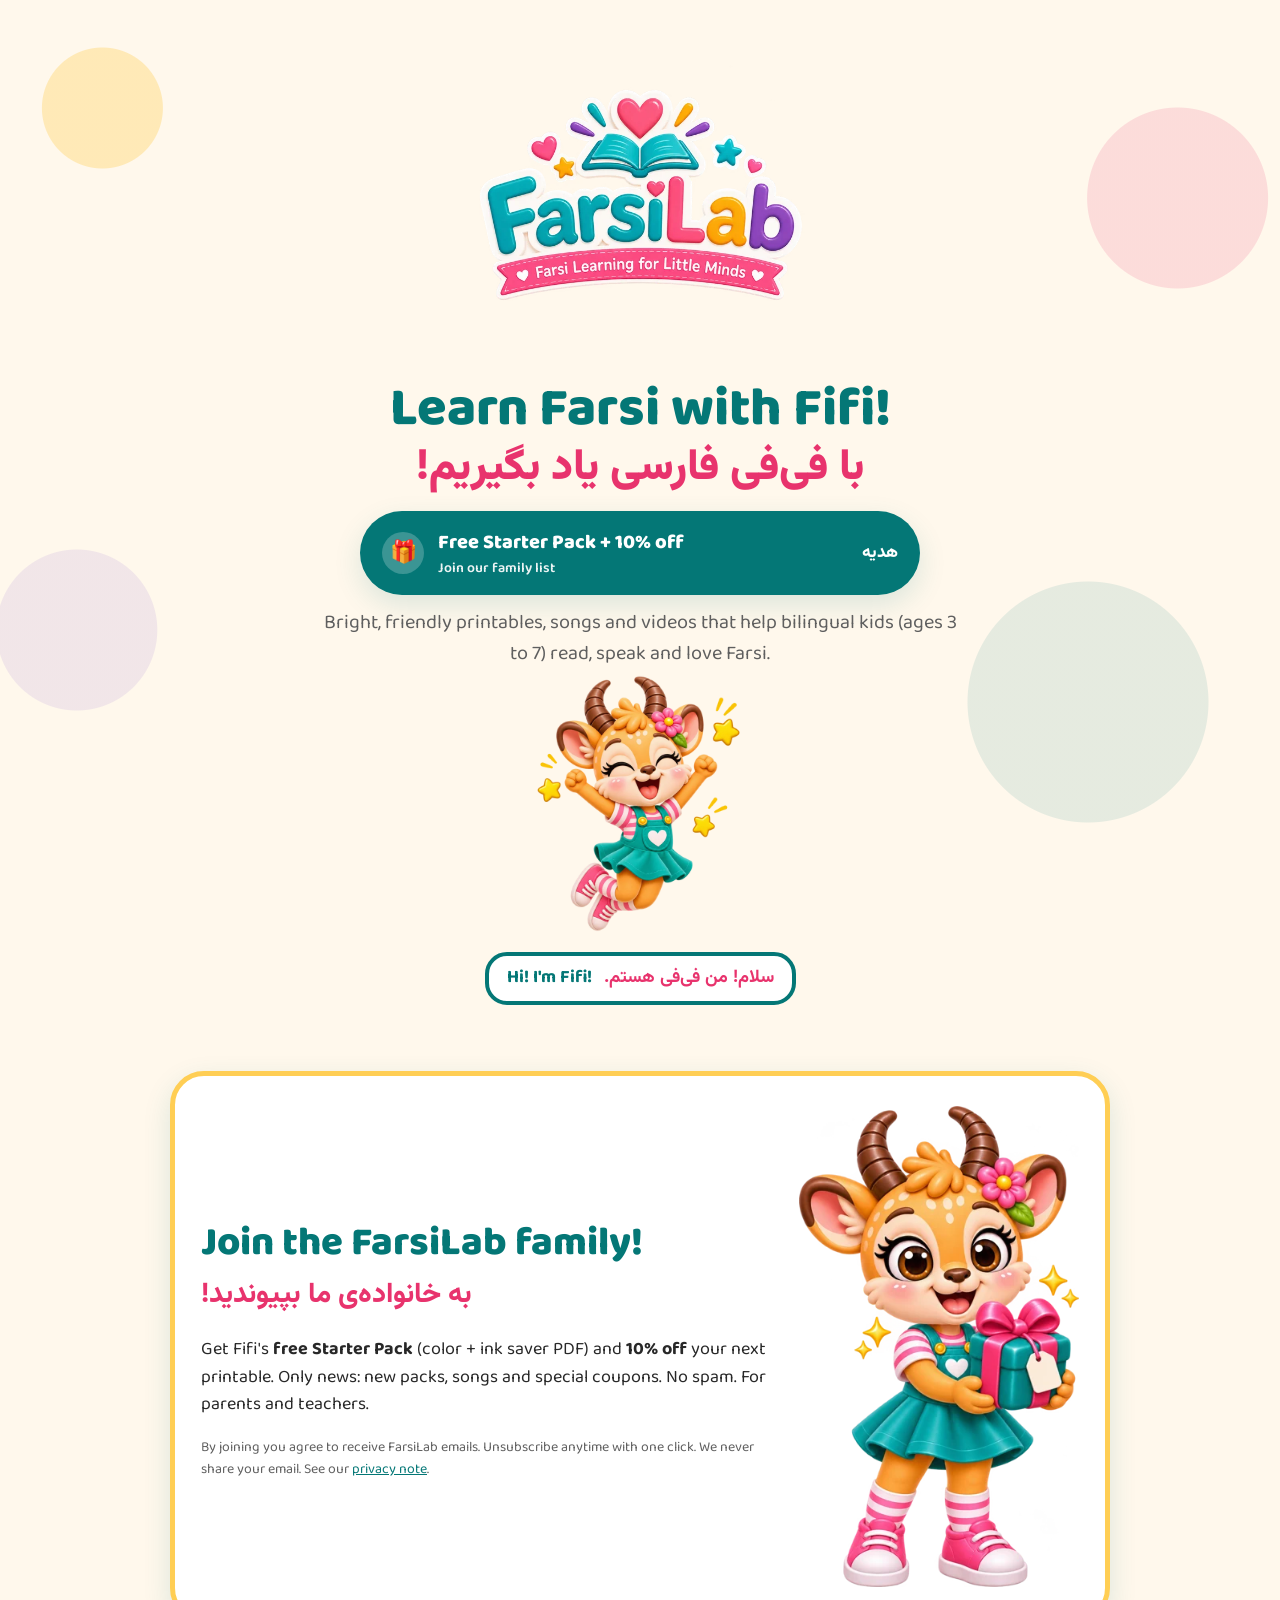
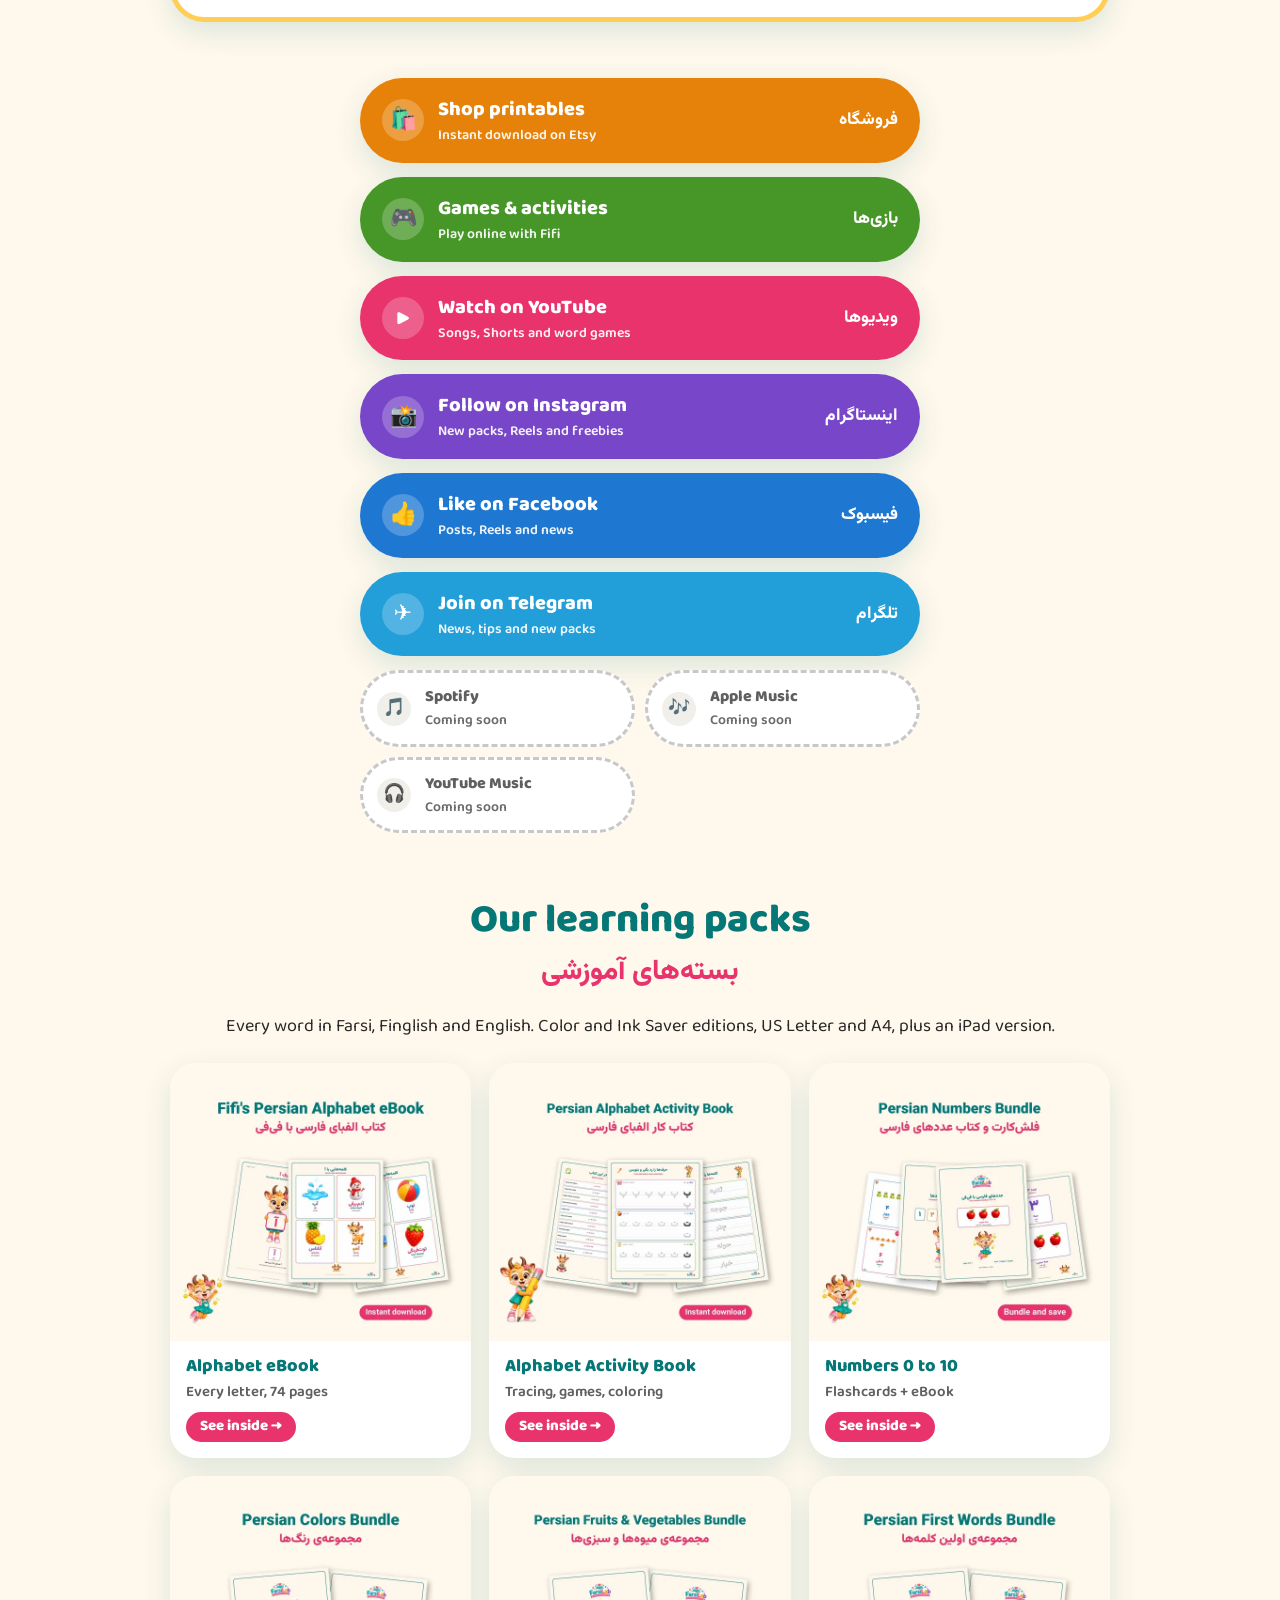
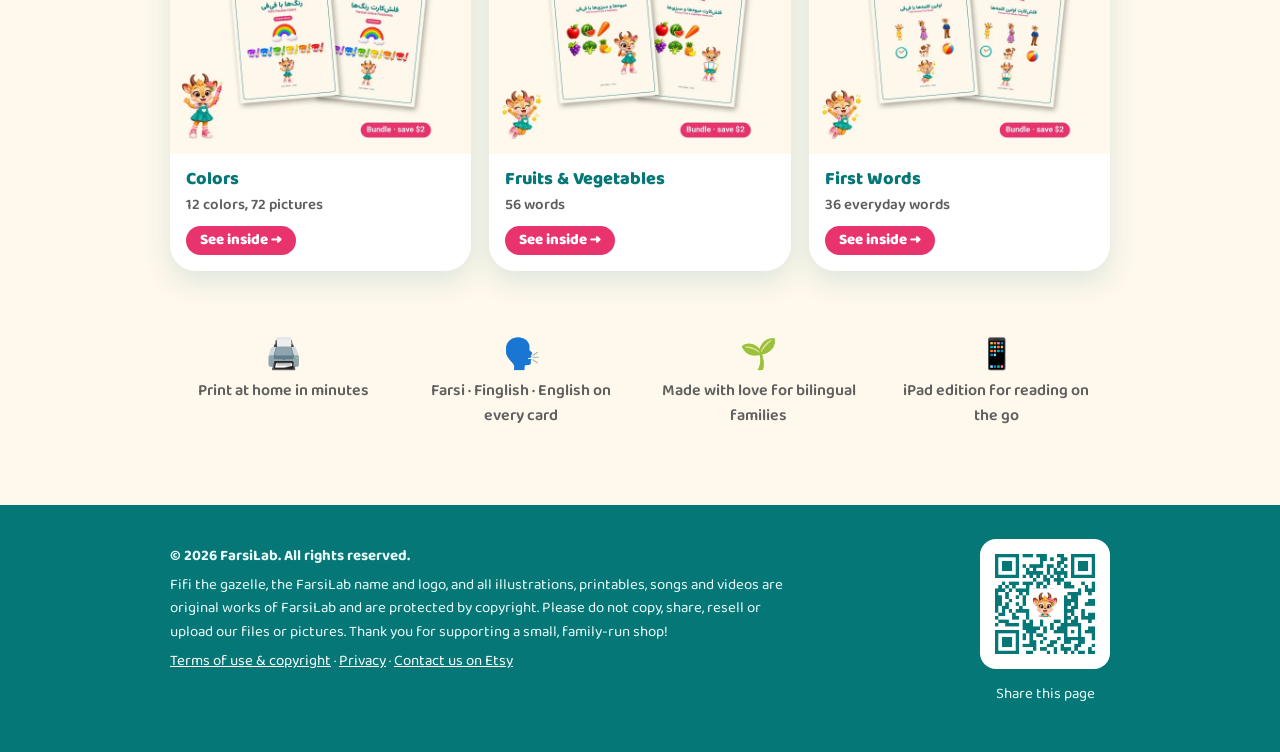
==== pack.html @ a4359e59 "Play: 4 new Numbers games (trace, find, color, count to 100), Coming soon; numbers-pack bundle now u" ====
<!DOCTYPE html>
<html lang="en">
<head>
<meta charset="utf-8">
<meta name="viewport" content="width=device-width, initial-scale=1">
<title>FarsiLab · Pack preview</title>
<link rel="icon" href="assets/favicon.png">
<link rel="apple-touch-icon" href="assets/apple-touch-icon.png?v=2">
<link rel="manifest" href="manifest.webmanifest?v=2">
<meta name="apple-mobile-web-app-title" content="FarsiLab">
<meta name="theme-color" content="#047776">
<link rel="preconnect" href="https://fonts.googleapis.com">
<link rel="preconnect" href="https://fonts.gstatic.com" crossorigin>
<link href="https://fonts.googleapis.com/css2?family=Baloo+2:wght@500;600;700;800&family=Vazirmatn:wght@500;700;900&display=swap" rel="stylesheet">
<link rel="stylesheet" href="styles.css?v=20261117b">
</head>
<body>
<div class="wrap">
  <a class="back top" href="index.html#packs">← Back to home</a>

  <div class="doc pack-page" id="pack">
    <h1 id="t"></h1>
    <p class="fa pack-fa" id="fa"></p>
    <p class="lead" id="blurb"></p>
    <ul id="inc"></ul>
    <a class="btn b-etsy buy" id="buy" target="_blank" rel="noopener">
      <span class="ico">🛍️</span><span id="buylabel">Buy on Etsy</span><span id="price"></span></a>

    <h2 class="samples-h">Peek inside<span class="fa">نگاهی به داخل</span></h2>
    <p class="center small">Sample pictures. The real files have no watermark.</p>
    <div class="samples" id="samples"></div>
  </div>

  <p class="center"><a class="back" href="index.html#packs">← Back to all packs</a></p>
</div>

<footer>
  <div class="wrap">
    <p><b>© 2026 FarsiLab. All rights reserved.</b> Please do not copy, share or upload our pictures. <a href="terms.html">Terms of use &amp; copyright</a></p>
  </div>
</footer>

<script src="packs.js?v=20261117b"></script>
<script>
  const id = new URLSearchParams(location.search).get("p");
  const p = PACKS[id];
  if (!p) { location.replace("index.html#packs"); }
  else {
    document.title = "FarsiLab · " + p.title;
    document.getElementById("t").textContent = p.title;
    document.getElementById("fa").textContent = p.fa;
    document.getElementById("blurb").textContent = p.blurb;
    document.getElementById("inc").innerHTML = p.includes.map(x => "<li>" + x + "</li>").join("");
    const buy = document.getElementById("buy");
    buy.href = p.etsy || SHOP;
    document.getElementById("buylabel").textContent = p.etsy ? "Buy on Etsy" : "Shop on Etsy";
    document.getElementById("price").textContent = p.price;
    const s = document.getElementById("samples");
    for (let i = 1; i <= p.samples; i++) {
      const img = document.createElement("img");
      img.src = "assets/samples/" + id + "_" + i + ".webp";
      img.alt = p.title + " sample " + i; img.loading = "lazy";
      img.oncontextmenu = () => false; img.draggable = false;
      s.appendChild(img);
    }
  }
</script>
</body>
</html>
---- styles.css ----
/* FarsiLab links page. Brand: teal #047776, pink #E8336D, cream #FFF8EC */
:root {
  --teal: #047776; --teal-d: #035e5d; --pink: #E8336D; --orange: #E6820A;
  --purple: #7846C8; --blue: #1E78D2; --green: #469628; --sun: #FFCE54;
  --cream: #FFF8EC; --ink: #282828; --gray: #5f5f5f;
  --radius: 26px; --shadow: 0 10px 28px rgba(4, 119, 118, .14);
}
* { box-sizing: border-box; }
html { scroll-behavior: smooth; }
body {
  margin: 0; color: var(--ink); background: var(--cream);
  font-family: "Baloo 2", "Vazirmatn", system-ui, sans-serif; font-size: 18px; line-height: 1.55;
  background-image:
    radial-gradient(circle at 8% 12%, rgba(255, 206, 84, .35) 0 60px, transparent 61px),
    radial-gradient(circle at 92% 22%, rgba(232, 51, 109, .14) 0 90px, transparent 91px),
    radial-gradient(circle at 85% 78%, rgba(4, 119, 118, .10) 0 120px, transparent 121px),
    radial-gradient(circle at 6% 70%, rgba(120, 70, 200, .10) 0 80px, transparent 81px);
  background-attachment: fixed;
}
.fa { font-family: "Vazirmatn", sans-serif; direction: rtl; unicode-bidi: isolate; }
a { color: var(--teal); }
.wrap { max-width: 980px; margin: 0 auto; padding: 0 20px; }

/* Hero */
.hero { text-align: center; padding: 34px 0 10px; }
.hero .logo { width: min(330px, 70vw); }
.hero h1 { margin: 6px 0 0; font-size: clamp(34px, 6vw, 54px); color: var(--teal); line-height: 1.1; font-weight: 800; }
.hero h1 .fa { display: block; font-size: .8em; color: var(--pink); font-weight: 900; margin-top: 6px; }
.hero p.lead { max-width: 640px; margin: 12px auto 0; color: var(--gray); font-size: 20px; }
.fifi-hero { width: min(240px, 52vw); margin-top: 6px; animation: bounce 2.6s ease-in-out infinite; }
@keyframes bounce { 0%, 100% { transform: translateY(0) rotate(-1deg); } 50% { transform: translateY(-12px) rotate(1deg); } }
.bubble {
  display: inline-block; background: #fff; border: 4px solid var(--teal); border-radius: 22px;
  padding: 8px 18px; font-weight: 700; color: var(--teal); position: relative; margin-top: 4px;
}
.bubble .fa { color: var(--pink); margin-left: 8px; }

/* Link buttons */
.links { display: grid; gap: 14px; max-width: 560px; margin: 26px auto 0; }
.btn {
  display: flex; align-items: center; gap: 14px; text-decoration: none; color: #fff; font-weight: 800; font-size: 20px;
  padding: 16px 22px; border-radius: 999px; box-shadow: var(--shadow); transition: transform .15s, box-shadow .15s;
}
.btn:hover { transform: translateY(-3px) scale(1.01); box-shadow: 0 14px 30px rgba(0, 0, 0, .16); }
.btn .ico { width: 42px; height: 42px; border-radius: 50%; background: rgba(255, 255, 255, .22); display: grid; place-items: center; font-size: 22px; flex: none; }
.btn .sub { display: block; font-size: 14px; font-weight: 600; opacity: .92; }
.btn > span:nth-child(2) { flex: 1; }
.btn .fa { font-size: 17px; }
.b-news { background: var(--teal); }
.b-etsy { background: var(--orange); } .b-yt { background: var(--pink); } .b-ig { background: var(--purple); }
.b-play { background: var(--green); } .b-fb { background: var(--blue); } .b-tg { background: #229ED9; }
.b-soon { background: #fff; color: var(--gray); border: 3px dashed #c8c8c8; box-shadow: none; cursor: default; }
.b-soon:hover { transform: none; box-shadow: none; }
.b-soon .ico { background: #f1efe9; }
.soon-grid { display: grid; grid-template-columns: repeat(2, 1fr); gap: 10px; }
.soon-grid .btn { font-size: 16px; padding: 12px 14px; }
.soon-grid .btn .ico { width: 34px; height: 34px; font-size: 18px; }

/* Sections */
section { margin: 56px 0; }
h2 { text-align: center; font-size: clamp(28px, 4.5vw, 40px); color: var(--teal); margin: 0 0 6px; font-weight: 800; }
h2 .fa { display: block; color: var(--pink); font-size: .7em; }
.center { text-align: center; }

/* Packs */
.packs { display: grid; grid-template-columns: repeat(auto-fit, minmax(240px, 1fr)); gap: 18px; margin-top: 22px; }
.pack { background: #fff; border-radius: var(--radius); overflow: hidden; box-shadow: var(--shadow); text-decoration: none; color: var(--ink); transition: transform .15s; }
.pack:hover { transform: translateY(-4px) rotate(-.4deg); }
.pack img { width: 100%; display: block; aspect-ratio: 1 / .925; object-fit: cover; }
.pack div { padding: 12px 16px 16px; font-weight: 800; color: var(--teal); }
.pack div span { display: block; font-weight: 600; color: var(--gray); font-size: 15px; }
.pack div em { display: inline-block; margin-top: 8px; font-style: normal; font-size: 15px; color: #fff; background: var(--pink); border-radius: 999px; padding: 3px 14px; }

/* Newsletter */
.signup {
  background: #fff; border: 5px solid var(--sun); border-radius: 34px; padding: 30px 26px; box-shadow: var(--shadow);
  display: grid; grid-template-columns: 1fr 280px; gap: 18px; align-items: center;
}
.signup h2 { text-align: left; }
.signup img { width: 280px; }
.signup form { display: flex; gap: 10px; flex-wrap: wrap; margin-top: 12px; }
.signup input[type=email] { flex: 1 1 240px; font: inherit; padding: 14px 18px; border-radius: 999px; border: 3px solid var(--teal); }
.signup button { font: inherit; font-weight: 800; background: var(--pink); color: #fff; border: 0; border-radius: 999px; padding: 14px 26px; cursor: pointer; }
.signup small { display: block; color: var(--gray); margin-top: 10px; font-size: 14px; }
.note { margin-top: 10px; font-weight: 700; color: var(--teal); }

/* Features */
.feat { display: grid; grid-template-columns: repeat(auto-fit, minmax(150px, 1fr)); gap: 10px; margin-top: 18px; }
.feat div { padding: 6px 8px; text-align: center; color: var(--gray); font-weight: 600; font-size: 16px; }
.feat b { display: block; font-size: 30px; }

/* Footer */
footer { background: var(--teal); color: #e9fbfa; margin-top: 70px; padding: 34px 0 40px; font-size: 15px; }
footer a { color: #fff; }
footer .row { display: flex; flex-wrap: wrap; gap: 26px; justify-content: space-between; align-items: flex-start; }
footer .qr { width: 130px; background: #fff; border-radius: 16px; padding: 8px; }
footer p { margin: 6px 0; max-width: 620px; }

/* Text pages */
.doc { background: #fff; border-radius: 30px; padding: 30px clamp(18px, 4vw, 44px); box-shadow: var(--shadow); margin-top: 26px; }
.doc h1 { color: var(--teal); margin-top: 0; }
.doc h3 { color: var(--pink); margin-bottom: 4px; }
.back { display: inline-block; margin-top: 22px; font-weight: 800; text-decoration: none; }

/* Pack page */
.back.top { margin-top: 18px; }
.pack-page h1 { margin-bottom: 0; }
.pack-fa { color: var(--pink); font-weight: 900; font-size: 24px; margin: 0; text-align: left; direction: rtl; }
.pack-page .lead { font-size: 20px; color: var(--gray); }
.pack-page ul { padding-left: 22px; }
.pack-page li { margin: 4px 0; }
.buy { max-width: 460px; margin: 18px 0 8px; }
.buy #price { background: rgba(255,255,255,.22); border-radius: 999px; padding: 2px 12px; }
.samples-h { margin-top: 34px; }
.small { font-size: 15px; color: var(--gray); }
.samples { display: grid; gap: 16px; margin-top: 12px; }
.samples img { width: 100%; border-radius: 18px; box-shadow: var(--shadow); -webkit-user-select: none; user-select: none; -webkit-touch-callout: none; }

@media (max-width: 640px) {
  .signup { grid-template-columns: 1fr; text-align: center; }
  .signup h2 { text-align: center; }
  .signup img { margin: 0 auto; width: 240px; }
}
@media (prefers-reduced-motion: reduce) { .fifi-hero { animation: none; } }

.hero-cta { max-width: 560px; margin: 18px auto 6px; text-align: left; }
@media (max-width: 640px) {
  .hero { padding-top: 14px; }
  .hero .logo { width: min(200px, 52vw); }
  .hero h1 { font-size: 30px; }
  .hero p.lead { font-size: 17px; }
  .hero-cta { margin-top: 14px; }
}

/* Kit signup form: show the whole email on phones */
.formkit-form[data-uid="0d43b7cd46"] { max-width: 100% !important; }
.formkit-form[data-uid="0d43b7cd46"] .formkit-input {
  font-size: 16px !important;
  padding: 12px 14px !important;
  width: 100% !important;
  min-width: 0 !important;
  box-sizing: border-box !important;
}
@media (max-width: 600px) {
  .formkit-form[data-uid="0d43b7cd46"] [data-style="clean"],
  .formkit-form[data-uid="0d43b7cd46"] .formkit-column { padding: 16px 10px !important; }
}
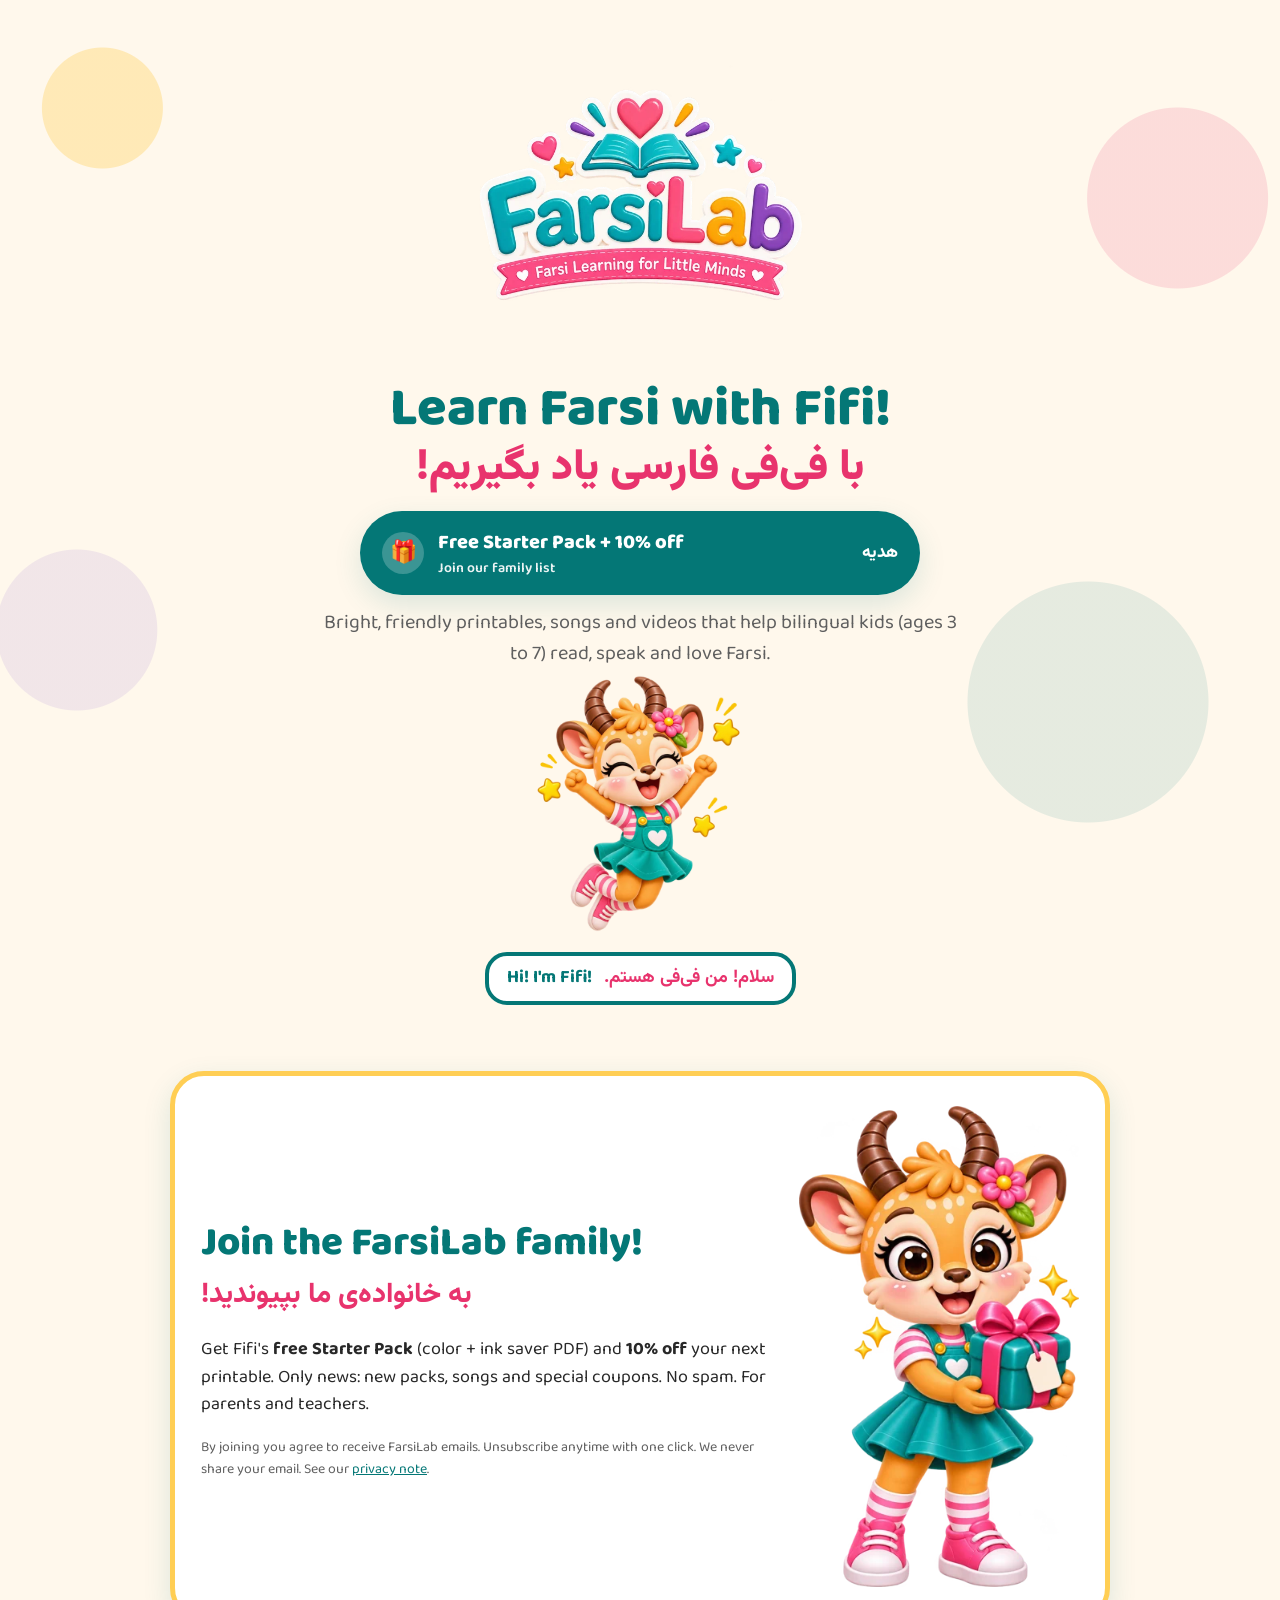
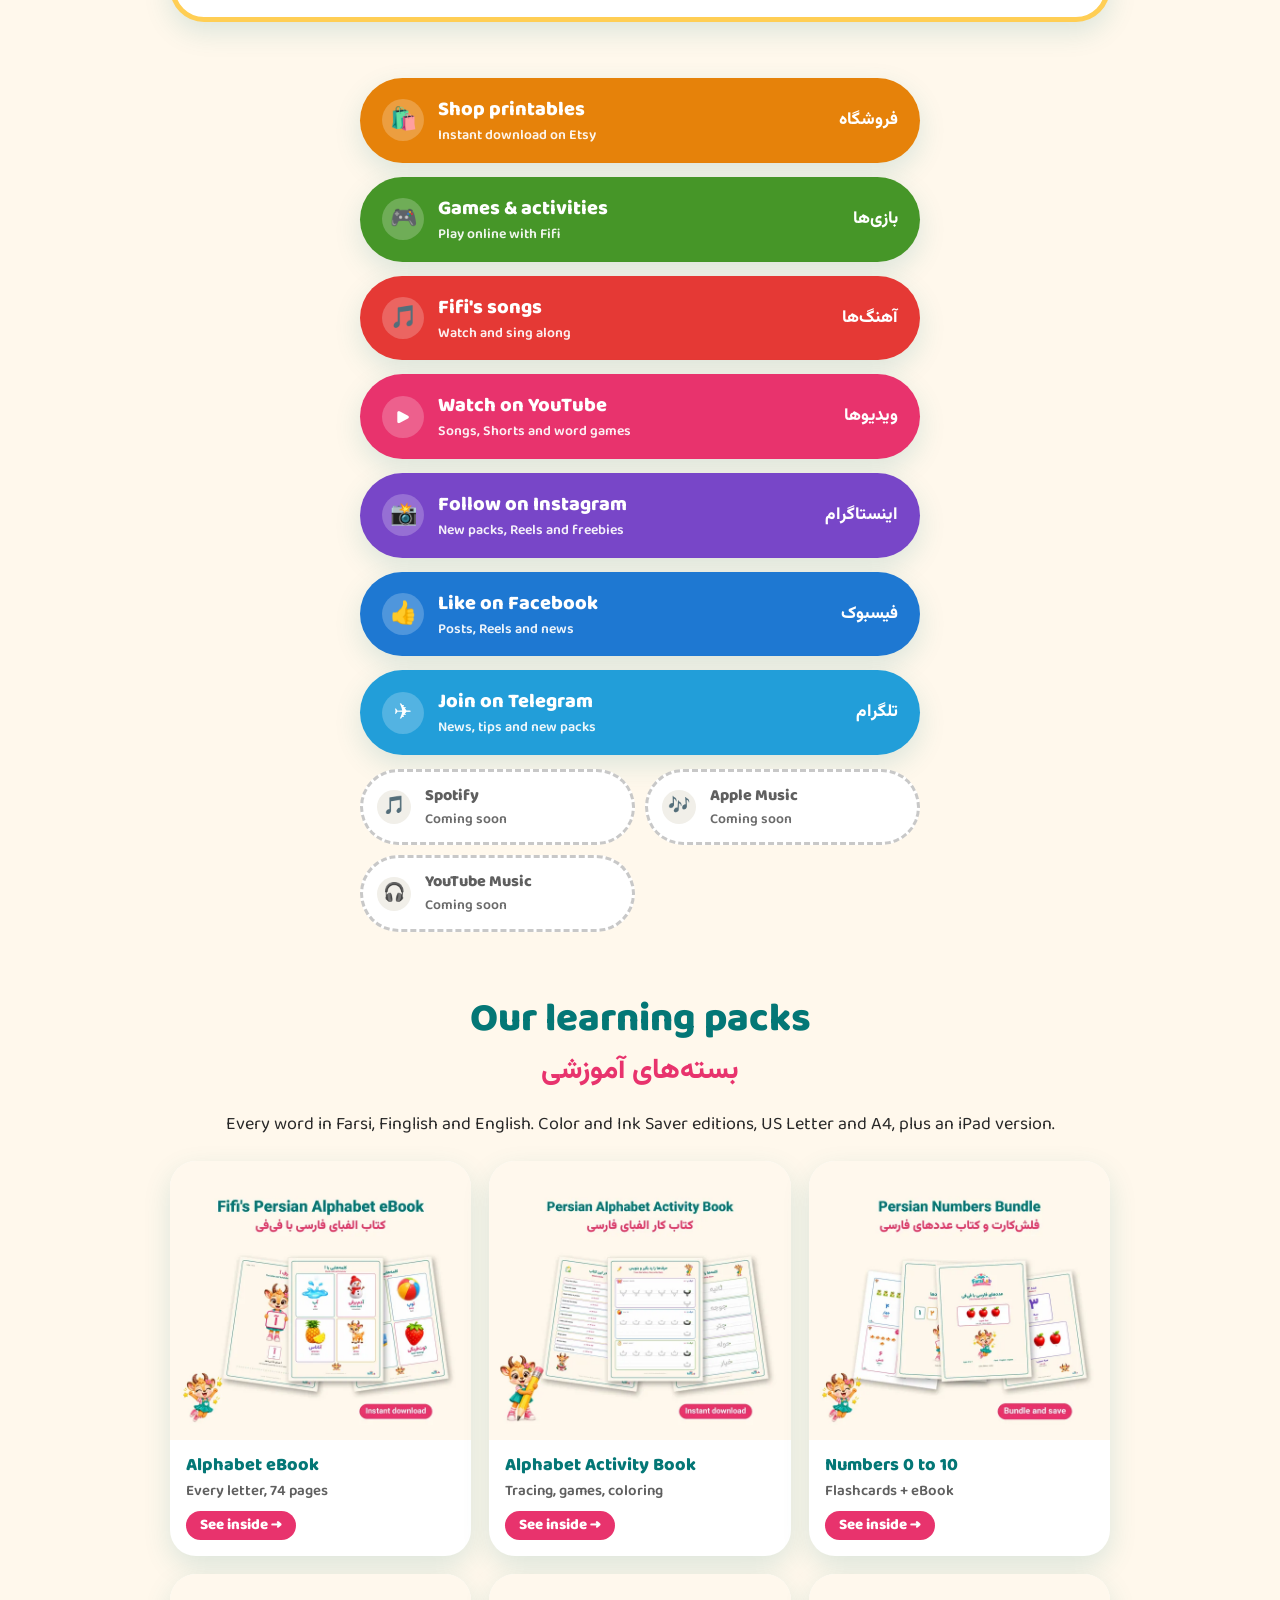
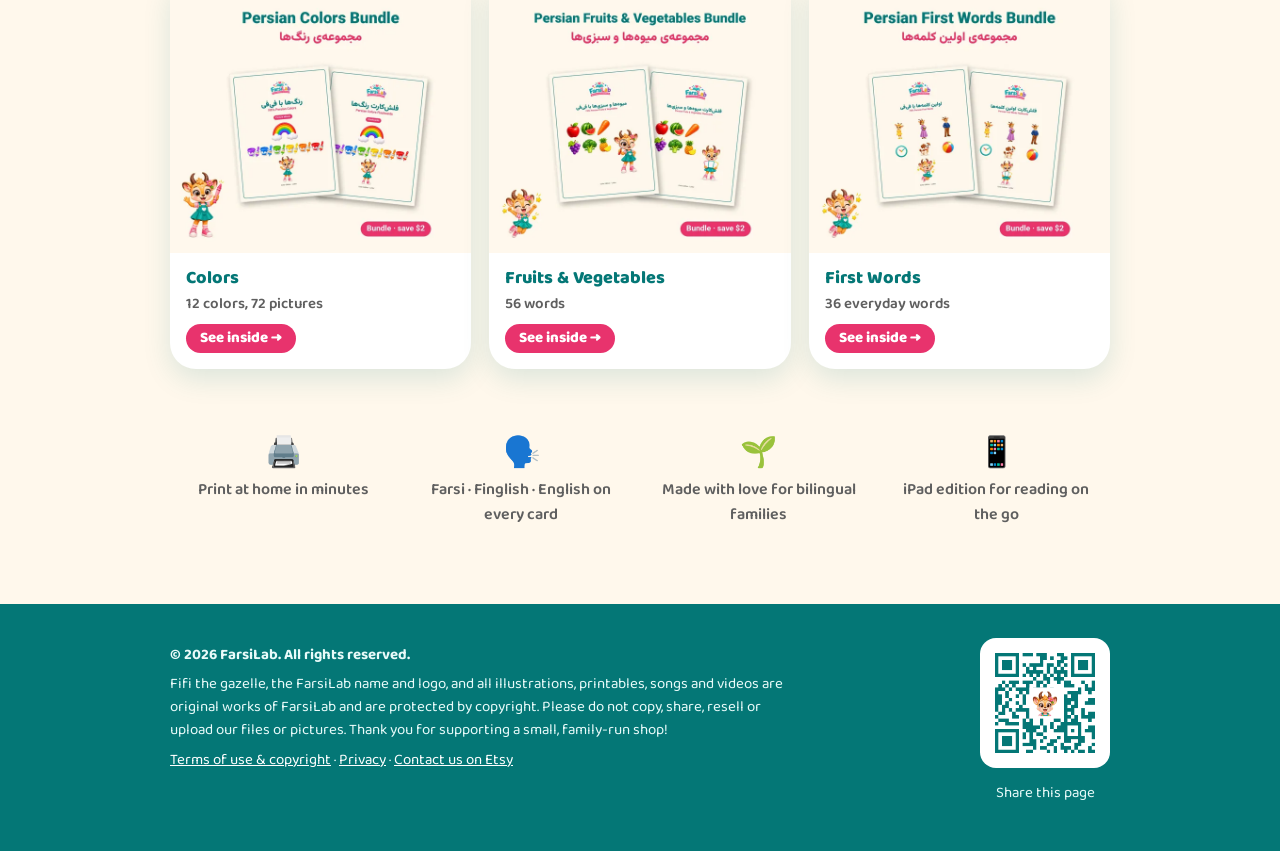
==== commit 4697df80: "Play: Yalda story page 6 Baba Bozorg + voiced games (Nov 19)" ====
--- a/pack.html
+++ b/pack.html
@@ -12,7 +12,7 @@
 <link rel="preconnect" href="https://fonts.googleapis.com">
 <link rel="preconnect" href="https://fonts.gstatic.com" crossorigin>
 <link href="https://fonts.googleapis.com/css2?family=Baloo+2:wght@500;600;700;800&family=Vazirmatn:wght@500;700;900&display=swap" rel="stylesheet">
-<link rel="stylesheet" href="styles.css?v=20261117b">
+<link rel="stylesheet" href="styles.css?v=20261118z">
 </head>
 <body>
 <div class="wrap">
@@ -40,7 +40,7 @@
   </div>
 </footer>
 
-<script src="packs.js?v=20261117b"></script>
+<script src="packs.js?v=20261118z"></script>
 <script>
   const id = new URLSearchParams(location.search).get("p");
   const p = PACKS[id];
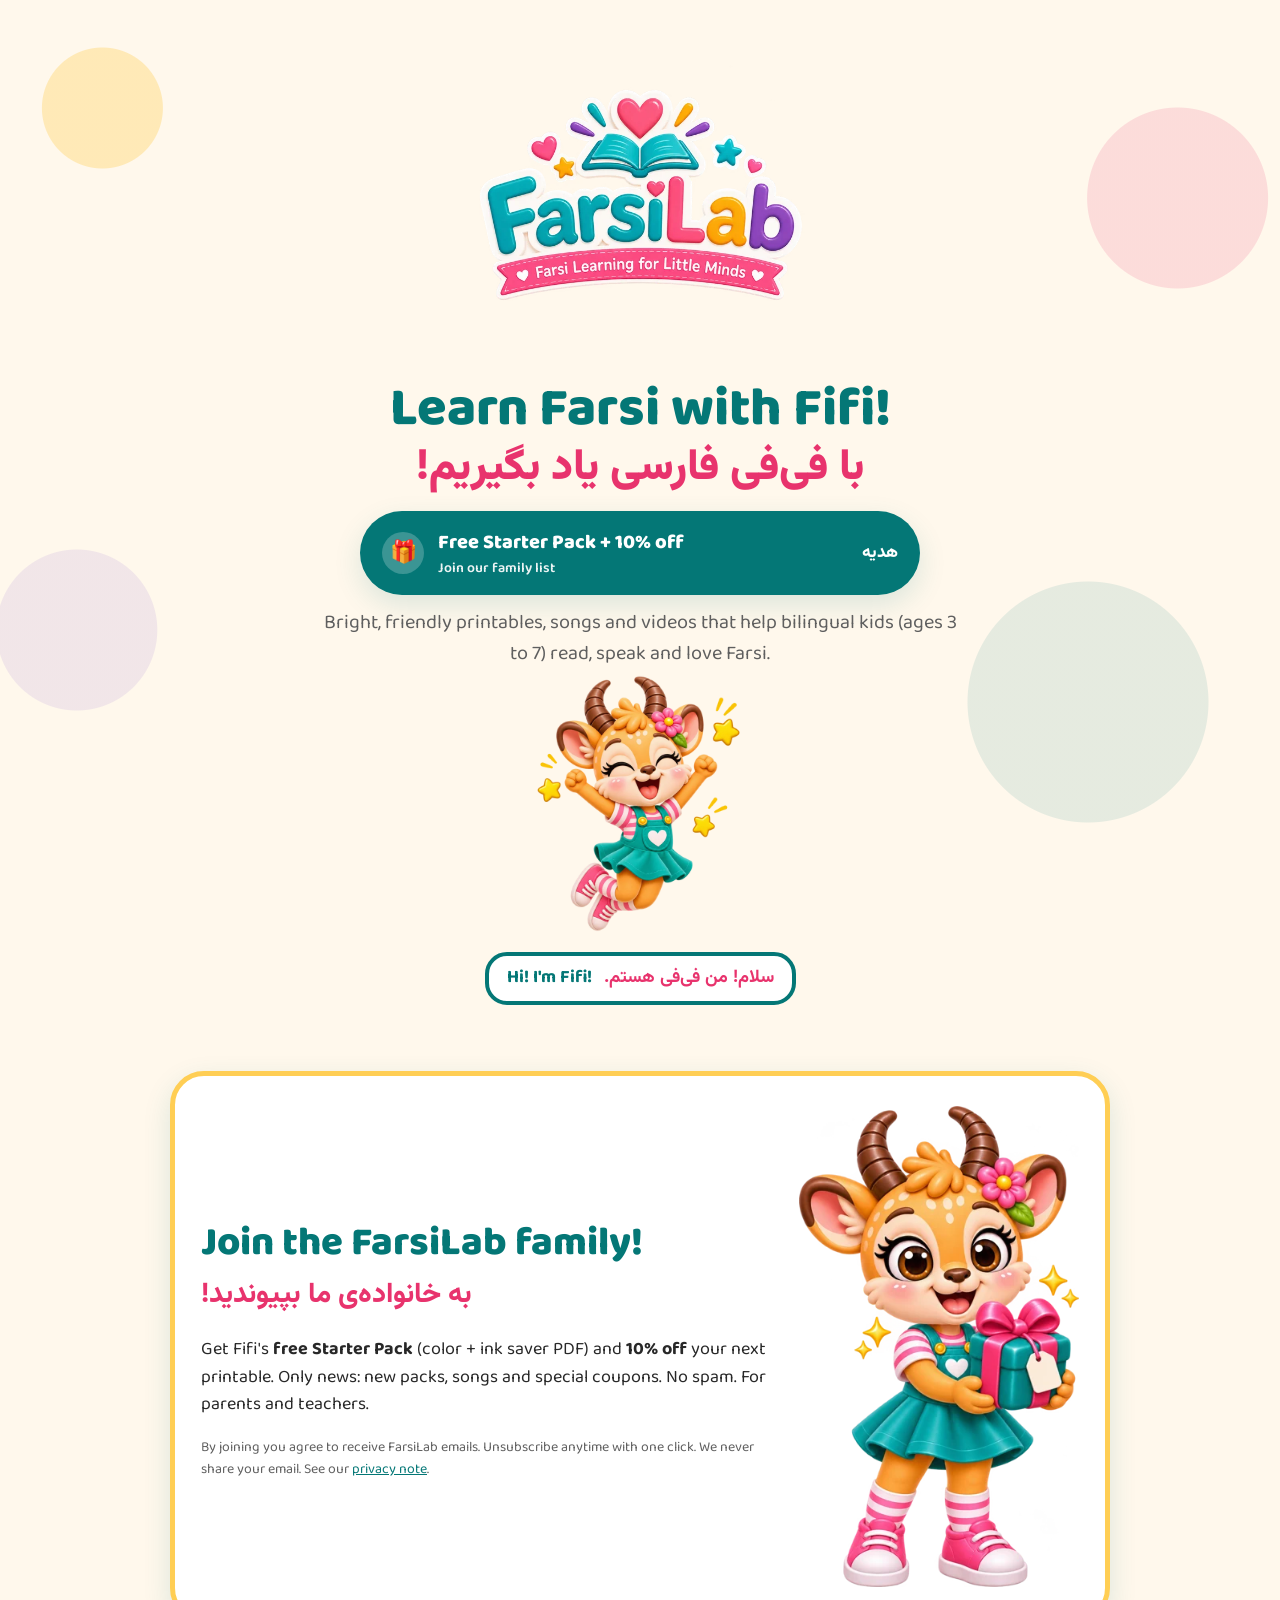
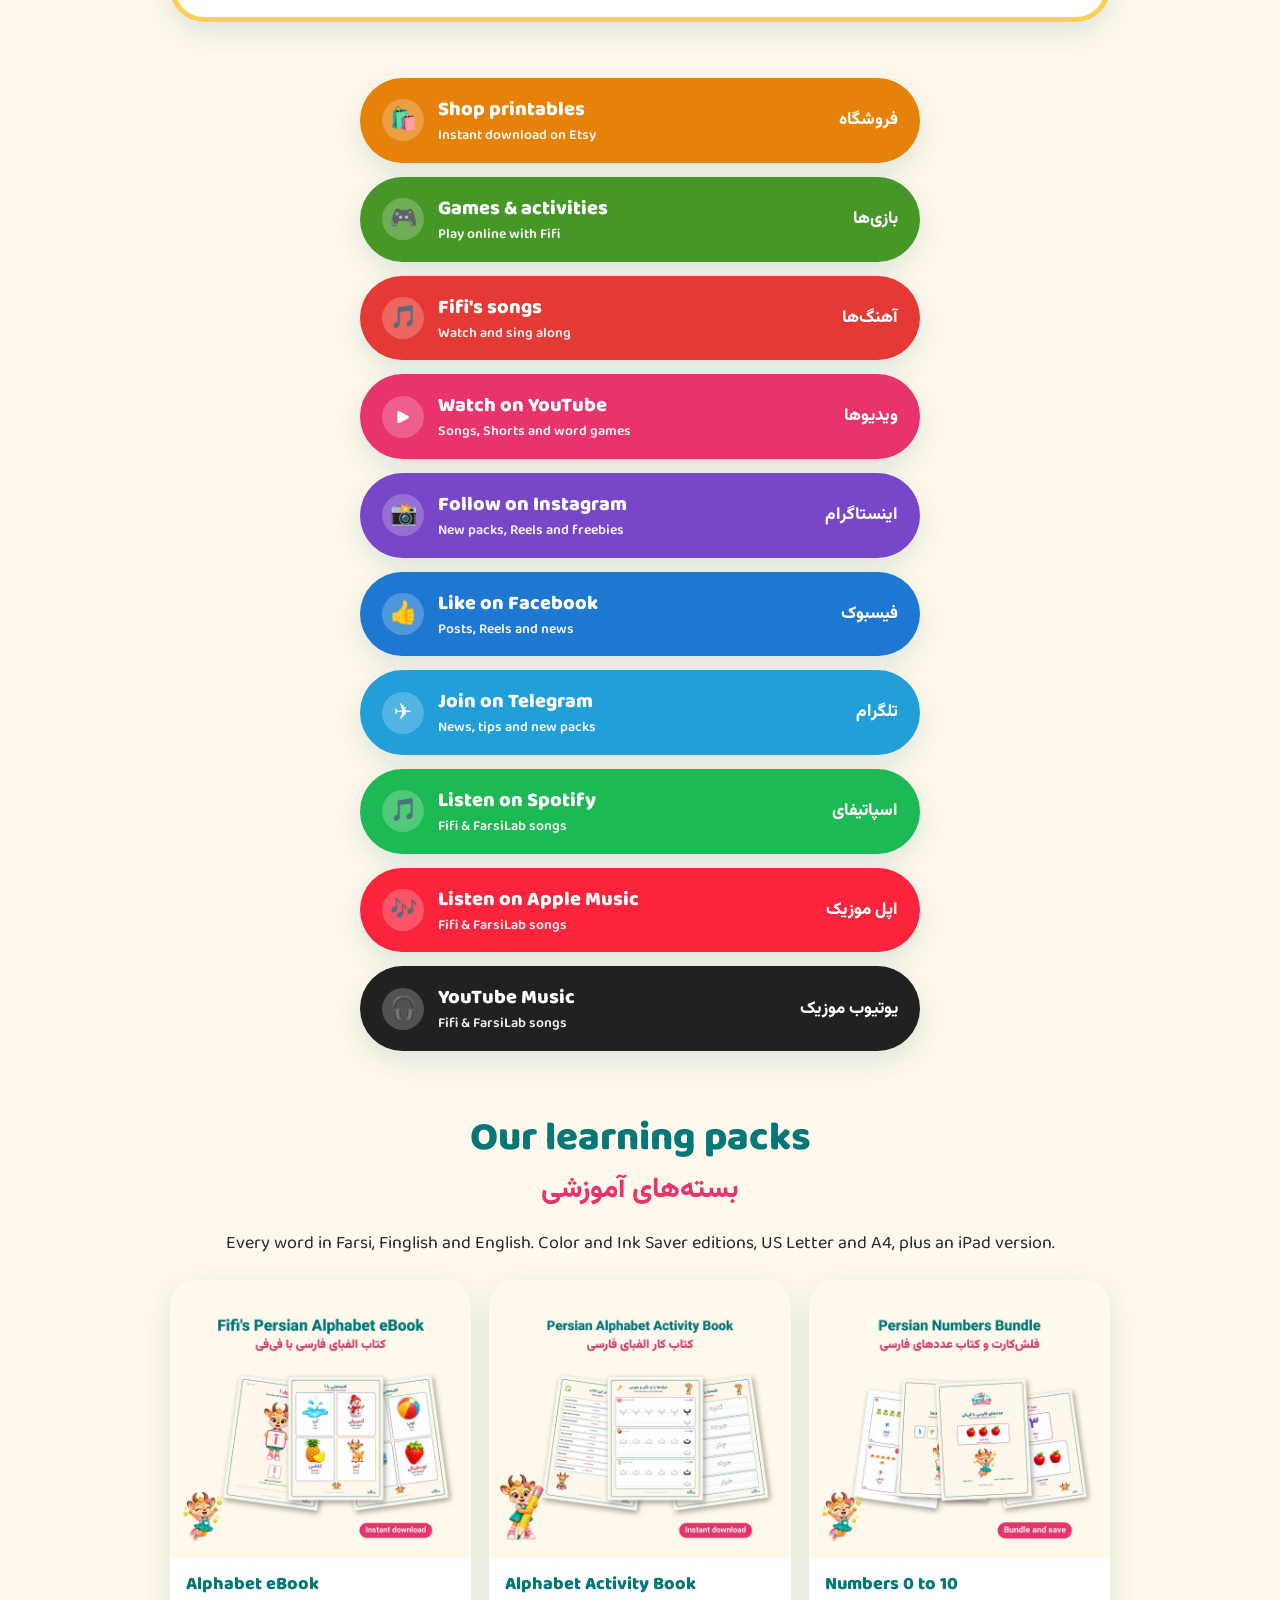
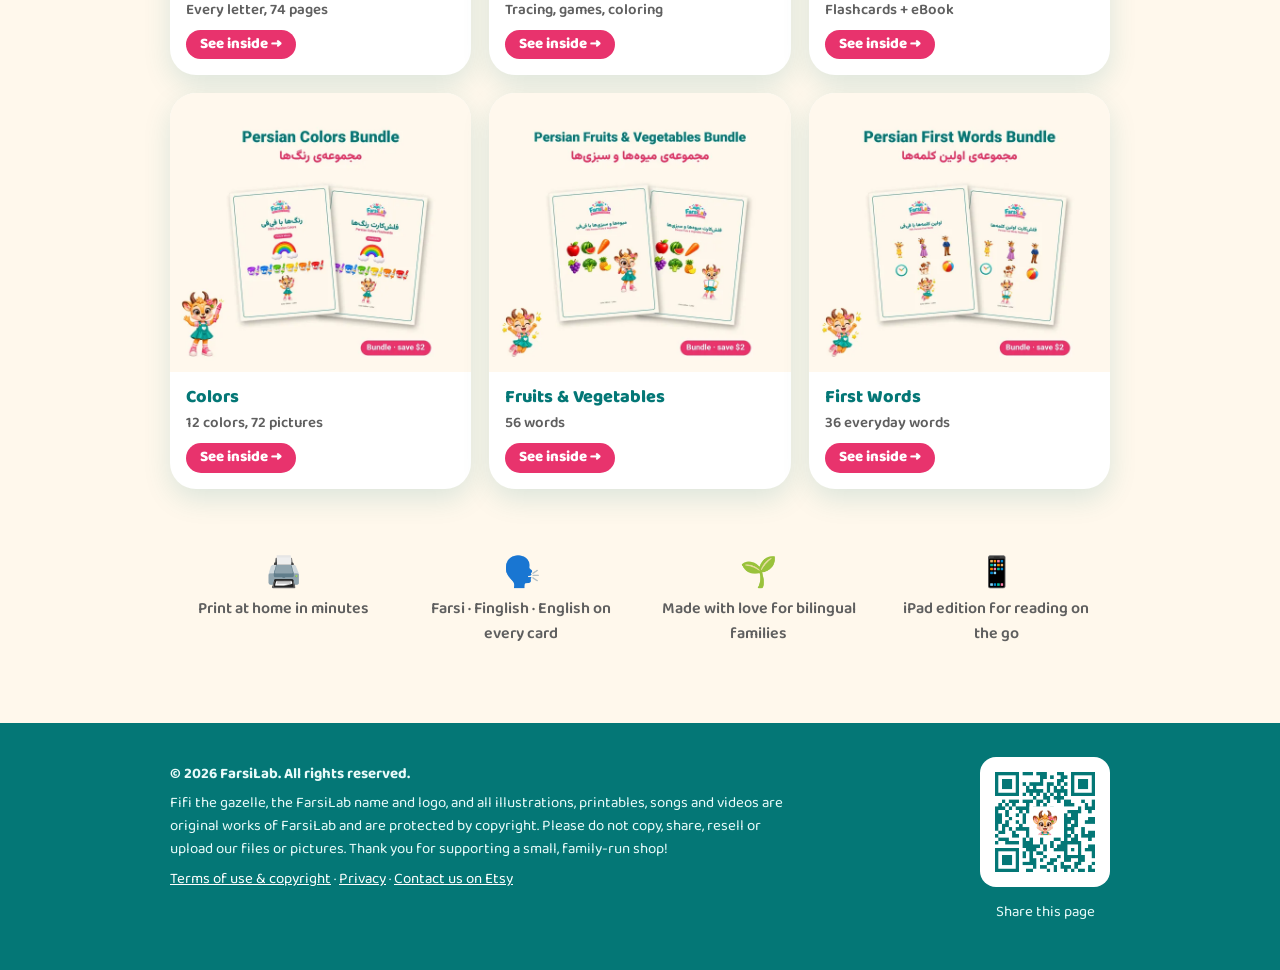
==== commit 49068cf1: "Play voice fixes + cache 20261120a" ====
--- a/pack.html
+++ b/pack.html
@@ -12,7 +12,7 @@
 <link rel="preconnect" href="https://fonts.googleapis.com">
 <link rel="preconnect" href="https://fonts.gstatic.com" crossorigin>
 <link href="https://fonts.googleapis.com/css2?family=Baloo+2:wght@500;600;700;800&family=Vazirmatn:wght@500;700;900&display=swap" rel="stylesheet">
-<link rel="stylesheet" href="styles.css?v=20261118z">
+<link rel="stylesheet" href="styles.css?v=20261120a">
 </head>
 <body>
 <div class="wrap">
@@ -40,7 +40,7 @@
   </div>
 </footer>
 
-<script src="packs.js?v=20261118z"></script>
+<script src="packs.js?v=20261120a"></script>
 <script>
   const id = new URLSearchParams(location.search).get("p");
   const p = PACKS[id];
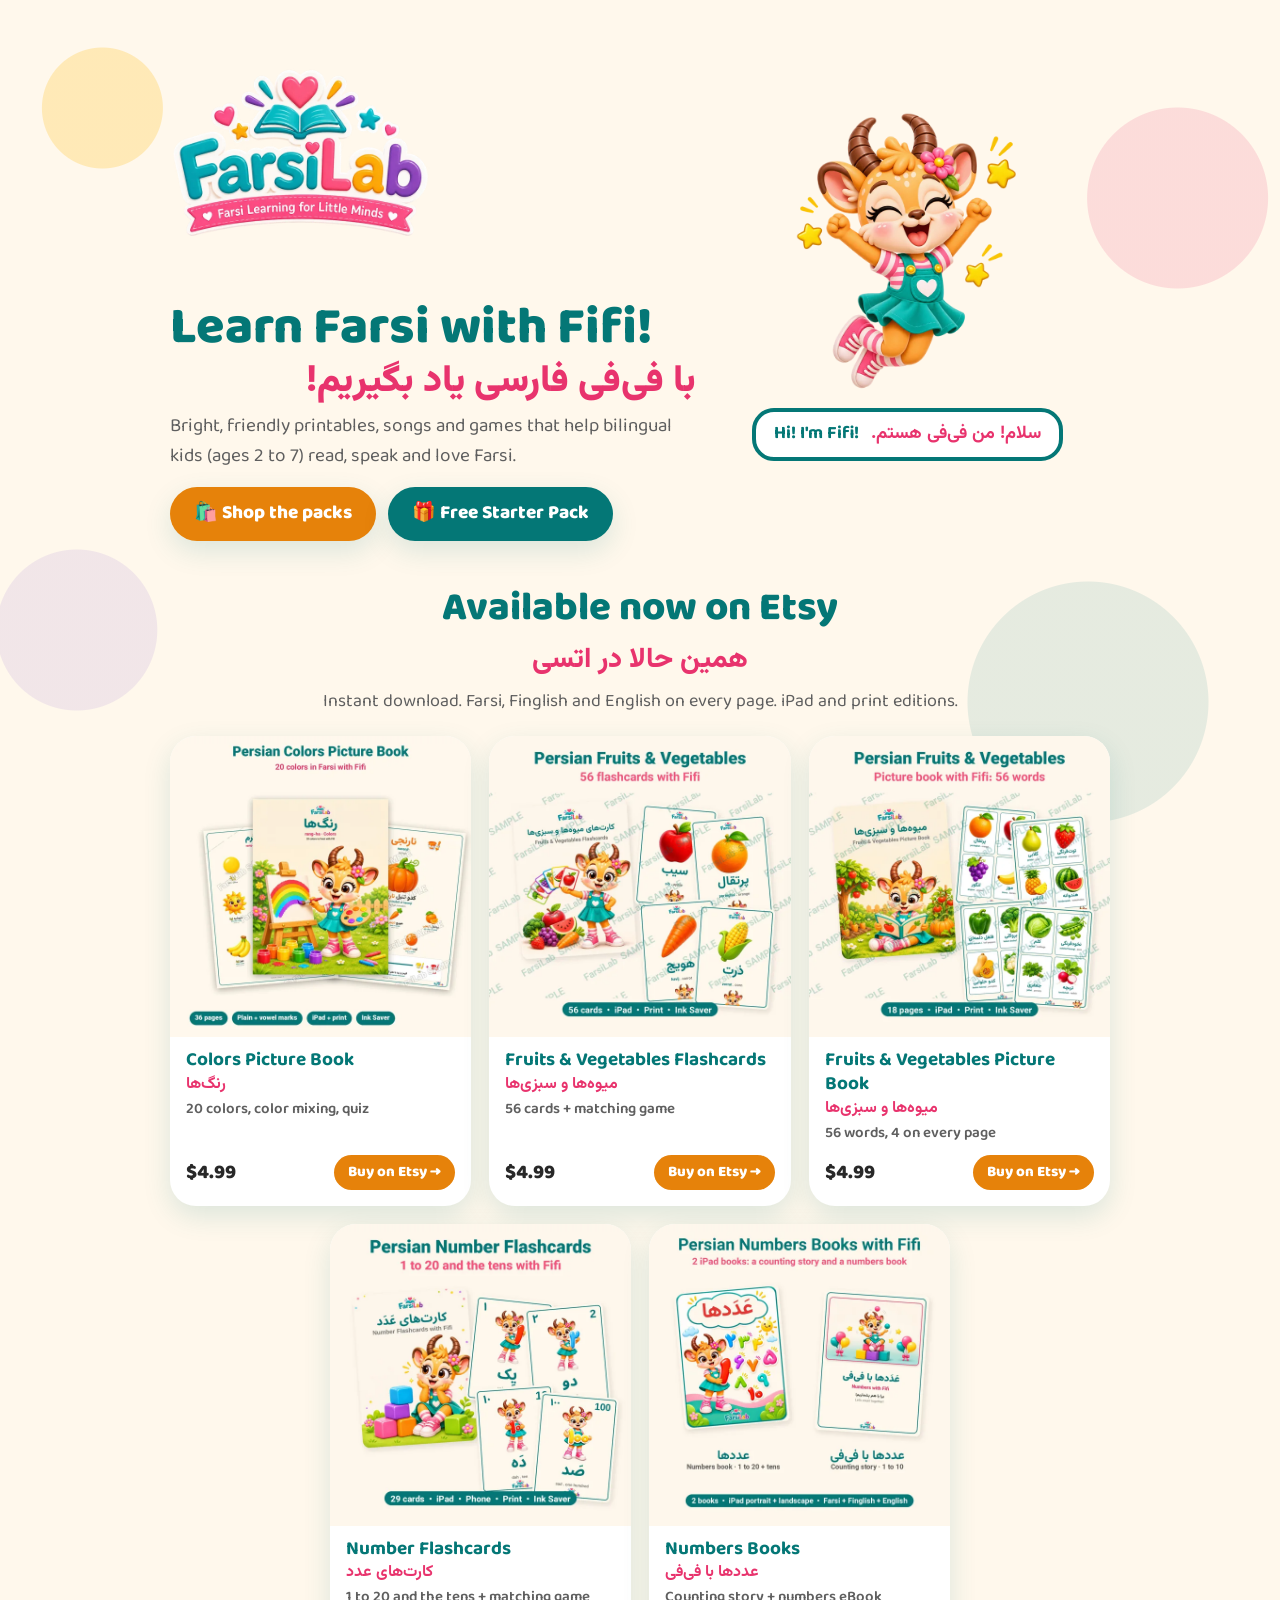
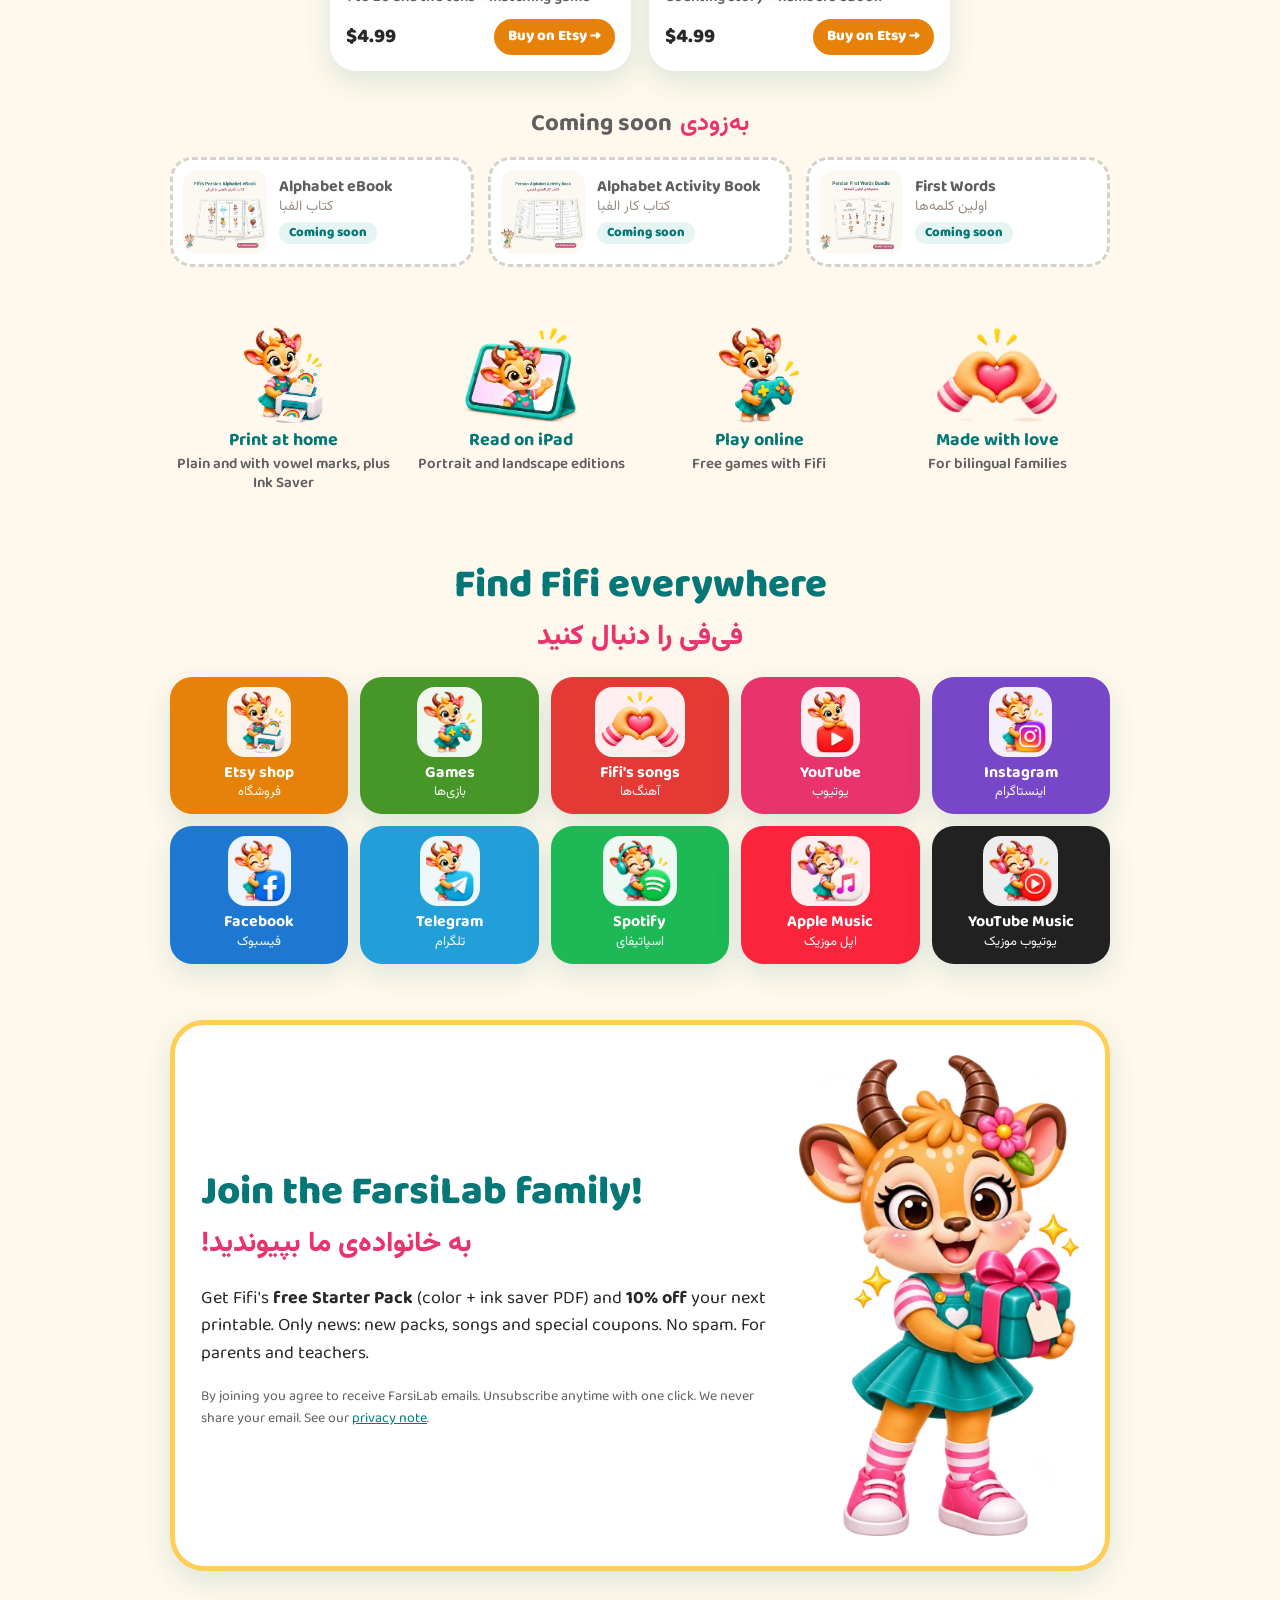
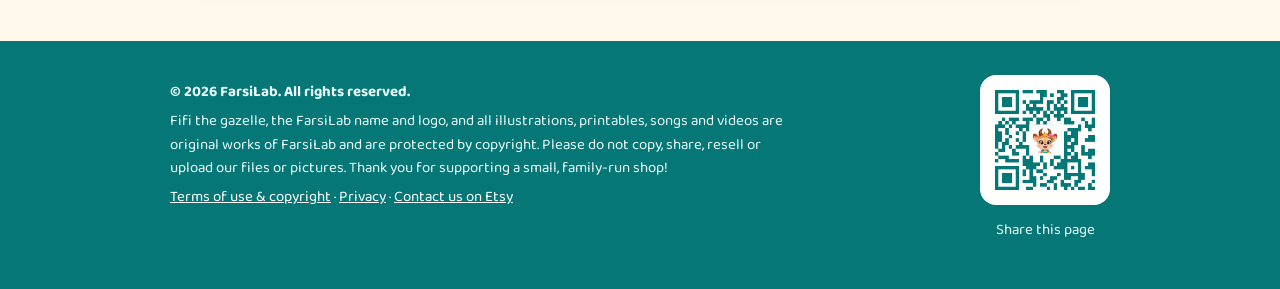
==== commit 59e7534c: "Home v2: shop-first product cards (5 live Etsy listings), Coming soon row, Fifi feature icons, compa" ====
--- a/pack.html
+++ b/pack.html
@@ -12,7 +12,7 @@
 <link rel="preconnect" href="https://fonts.googleapis.com">
 <link rel="preconnect" href="https://fonts.gstatic.com" crossorigin>
 <link href="https://fonts.googleapis.com/css2?family=Baloo+2:wght@500;600;700;800&family=Vazirmatn:wght@500;700;900&display=swap" rel="stylesheet">
-<link rel="stylesheet" href="styles.css?v=20261120a">
+<link rel="stylesheet" href="styles.css?v=20261122b">
 </head>
 <body>
 <div class="wrap">
@@ -40,7 +40,7 @@
   </div>
 </footer>
 
-<script src="packs.js?v=20261120a"></script>
+<script src="packs.js?v=20261122a"></script>
 <script>
   const id = new URLSearchParams(location.search).get("p");
   const p = PACKS[id];
--- a/styles.css
+++ b/styles.css
@@ -145,3 +145,88 @@
   .formkit-form[data-uid="0d43b7cd46"] [data-style="clean"],
   .formkit-form[data-uid="0d43b7cd46"] .formkit-column { padding: 16px 10px !important; }
 }
+
+/* ===== Home v2 (Nov 22, 2026): shop first, tiles, Fifi features ===== */
+.hero2 { display: grid; grid-template-columns: 1.3fr 1fr; align-items: center; gap: 10px; padding: 26px 0 6px; }
+.hero2 .logo { width: min(260px, 60vw); }
+.hero2 h1 { margin: 4px 0 0; font-size: clamp(32px, 5.4vw, 52px); color: var(--teal); line-height: 1.08; font-weight: 800; }
+.hero2 h1 .fa { display: block; font-size: .72em; color: var(--pink); font-weight: 900; margin-top: 6px; }
+.hero2 .lead { color: var(--gray); font-size: 19px; margin: 10px 0 0; }
+.hero-fifi { text-align: center; }
+.hero-fifi .fifi-hero { width: min(260px, 60vw); }
+.hero-fifi .bubble { margin-top: 2px; }
+.cta-row { display: flex; gap: 12px; flex-wrap: wrap; margin-top: 16px; }
+.cta { text-decoration: none; color: #fff; font-weight: 800; font-size: 19px; padding: 12px 24px; border-radius: 999px; box-shadow: var(--shadow); transition: transform .15s; }
+.cta:hover { transform: translateY(-3px); }
+.cta-shop { background: var(--orange); } .cta-free { background: var(--teal); }
+#shop { margin-top: 30px; }
+.sub-h { color: var(--gray); margin: 0; }
+.prods { display: grid; grid-template-columns: repeat(3, 1fr); gap: 18px; margin-top: 20px; }
+.prod { background: #fff; border-radius: var(--radius); overflow: hidden; box-shadow: var(--shadow); text-decoration: none; color: var(--ink); display: flex; flex-direction: column; transition: transform .15s; }
+.prod:hover { transform: translateY(-4px) rotate(-.4deg); }
+.prod img { width: 100%; aspect-ratio: 1; object-fit: cover; display: block; }
+.prod div { padding: 12px 16px 16px; display: flex; flex-direction: column; flex: 1; }
+.prod b { color: var(--teal); font-size: 19px; line-height: 1.25; }
+.prod .fa { color: var(--pink); font-weight: 700; font-size: 16px; text-align: left; }
+.prod .d { color: var(--gray); font-size: 15px; font-weight: 600; }
+.buyrow { display: flex; align-items: center; justify-content: space-between; margin-top: auto; padding-top: 10px; }
+.price { font-weight: 800; color: var(--ink); font-size: 20px; }
+.prod em { font-style: normal; font-weight: 800; font-size: 15px; color: #fff; background: var(--orange); border-radius: 999px; padding: 6px 14px; }
+.soon-h { text-align: center; color: var(--gray); font-size: 24px; margin: 34px 0 0; }
+.soon-h .fa { margin-left: 8px; color: var(--pink); }
+.soons { display: grid; grid-template-columns: repeat(3, 1fr); gap: 14px; margin-top: 14px; }
+.soonc { background: #fff; border: 3px dashed #d6d2c8; border-radius: 22px; display: flex; align-items: center; gap: 12px; padding: 10px; }
+.soonc img { width: 84px; height: 84px; object-fit: cover; border-radius: 14px; filter: saturate(.6); opacity: .85; }
+.soonc b { display: block; color: var(--gray); font-size: 16px; line-height: 1.2; }
+.soonc .fa { display: block; text-align: left; color: #9a8f86; font-size: 14px; }
+.soonc .tag { display: inline-block; margin-top: 4px; font-size: 13px; font-weight: 800; color: var(--teal); background: #e6f4f3; border-radius: 999px; padding: 1px 10px; }
+.feat2 { display: grid; grid-template-columns: repeat(4, 1fr); gap: 12px; text-align: center; margin: 44px 0; }
+.feat2 div { padding: 4px; }
+.feat2 img { height: 96px; width: auto; display: block; margin: 0 auto 4px; }
+.feat2 b { display: block; color: var(--teal); font-size: 18px; }
+.feat2 span { color: var(--gray); font-size: 15px; font-weight: 600; line-height: 1.3; display: block; }
+.tiles { display: grid; grid-template-columns: repeat(5, 1fr); gap: 12px; margin-top: 18px; }
+.tile { background: var(--c); color: #fff; text-decoration: none; border-radius: 22px; padding: 10px 8px 12px; text-align: center; box-shadow: var(--shadow); transition: transform .15s; display: flex; flex-direction: column; align-items: center; }
+.tile:hover { transform: translateY(-3px) scale(1.02); }
+.tile img { height: 70px; width: auto; background: rgba(255,255,255,.92); border-radius: 18px; padding: 4px 6px; }
+.tile b { font-size: 16px; margin-top: 6px; line-height: 1.2; }
+.tile .fa { font-size: 13px; opacity: .95; }
+#news { margin-top: 44px; }
+@media (max-width: 820px) {
+  .prods { grid-template-columns: repeat(2, 1fr); gap: 12px; }
+  .soons { grid-template-columns: 1fr; }
+  .tiles { grid-template-columns: repeat(3, 1fr); }
+  .feat2 { grid-template-columns: repeat(2, 1fr); }
+}
+@media (max-width: 560px) {
+  .hero2 { grid-template-columns: 1fr; text-align: center; padding-top: 12px; }
+  .hero-fifi { order: -1; } .hero-fifi .fifi-hero { width: 150px; }
+  .hero2 .logo { width: 180px; }
+  .hero2 h1 { font-size: 30px; }
+  .hero2 .lead { font-size: 16px; }
+  .cta-row { justify-content: center; }
+  .cta { font-size: 17px; padding: 10px 18px; }
+  .prod b { font-size: 16px; } .prod div { padding: 10px 12px 12px; }
+  .prod .d { font-size: 13px; } .price { font-size: 17px; } .prod em { font-size: 13px; padding: 5px 10px; }
+  .tiles { gap: 9px; } .tile img { height: 56px; } .tile b { font-size: 14px; }
+  .feat2 img { height: 76px; }
+}
+.prods { display: flex; flex-wrap: wrap; justify-content: center; }
+.prods .prod { width: calc((100% - 36px) / 3); }
+@media (max-width: 820px) { .prods .prod { width: calc((100% - 12px) / 2); } }
+@media (max-width: 820px) { .tiles { grid-template-columns: repeat(5, 1fr); } }
+@media (max-width: 560px) {
+  .hero-fifi .bubble { display: none; }
+  .hero-fifi .fifi-hero { width: 110px; }
+  .hero2 { gap: 0; }
+  .buyrow { flex-direction: column; align-items: stretch; gap: 6px; }
+  .prod em { text-align: center; }
+  .tiles { grid-template-columns: repeat(2, 1fr); }
+  .tile { flex-direction: row; text-align: left; gap: 10px; padding: 8px 10px; border-radius: 18px; }
+  .tile img { height: 46px; border-radius: 12px; padding: 2px 4px; }
+  .tile b { margin-top: 0; font-size: 15px; display: block; }
+  .tile .fa { display: block; text-align: left; }
+  .tile span.t { display: flex; flex-direction: column; }
+}
+.tile span.t { display: flex; flex-direction: column; align-items: center; }
+@media (max-width: 560px) { .tile span.t { align-items: flex-start; } }
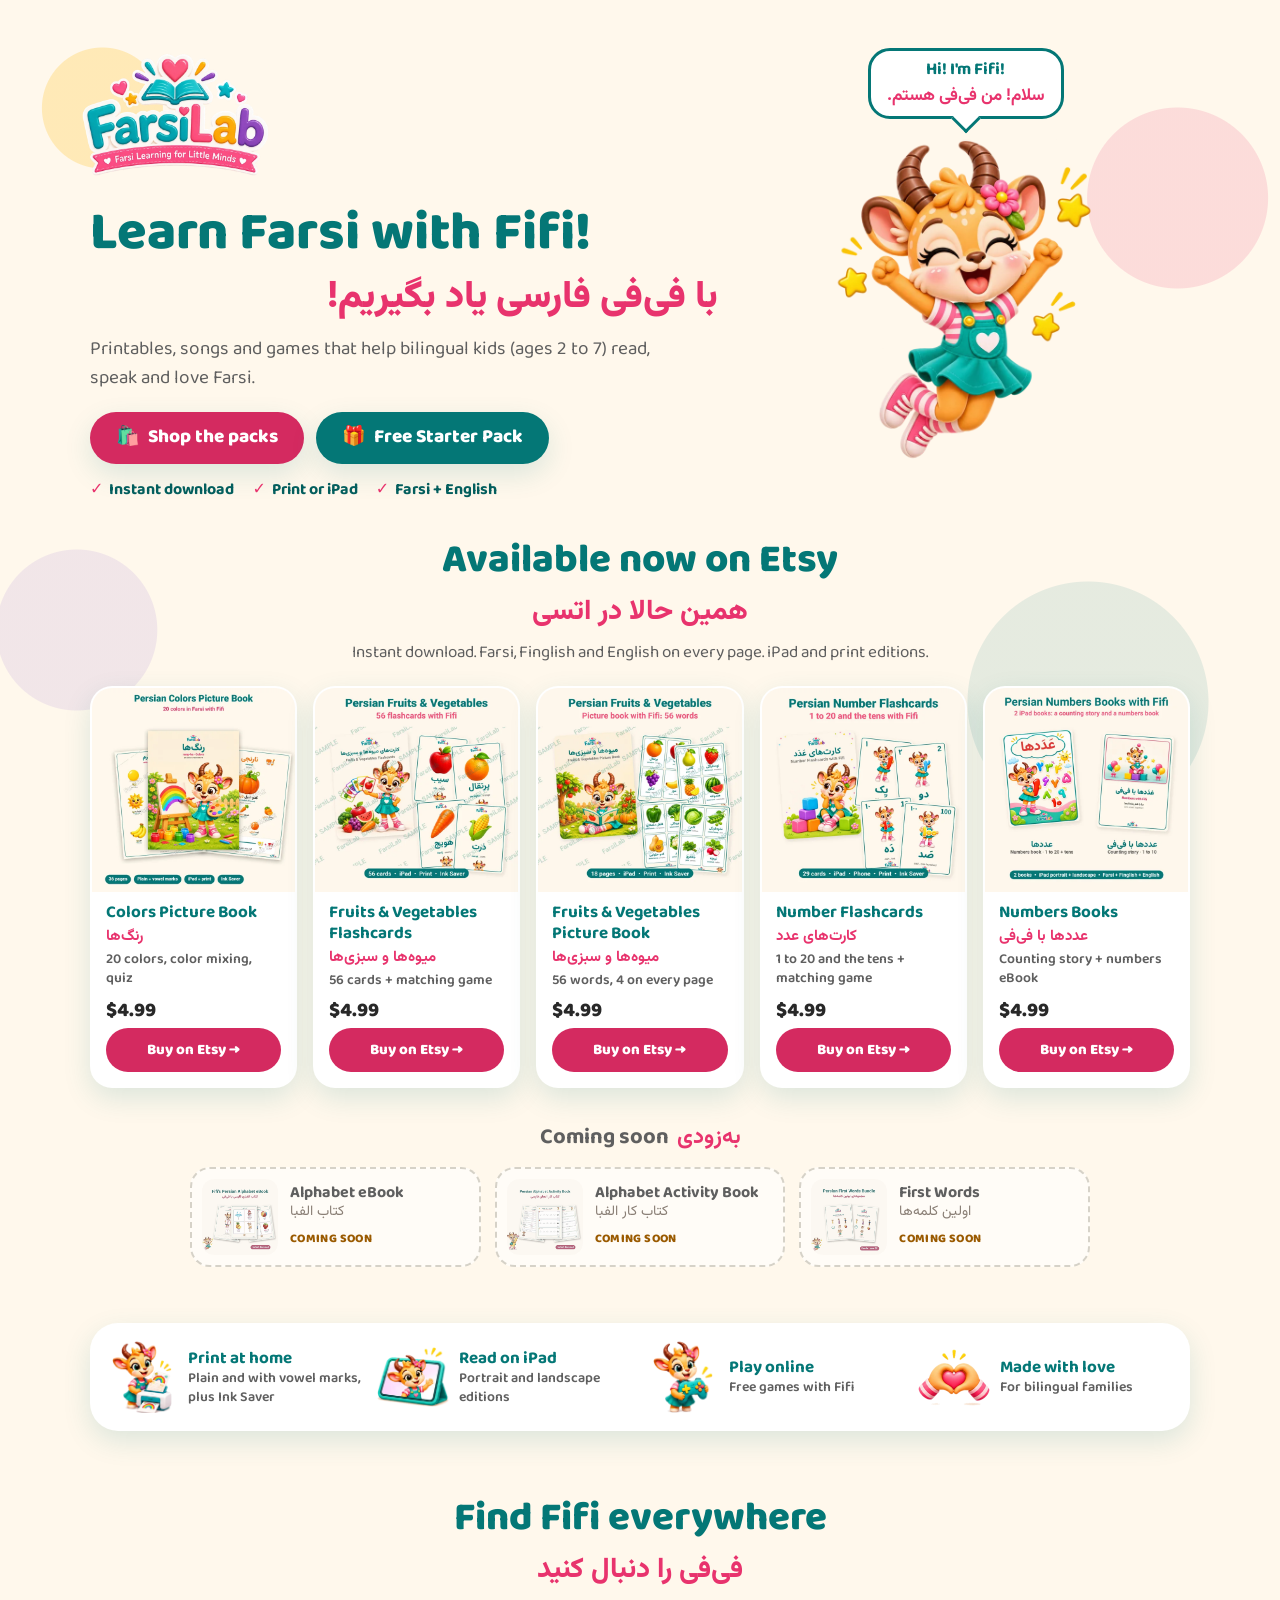
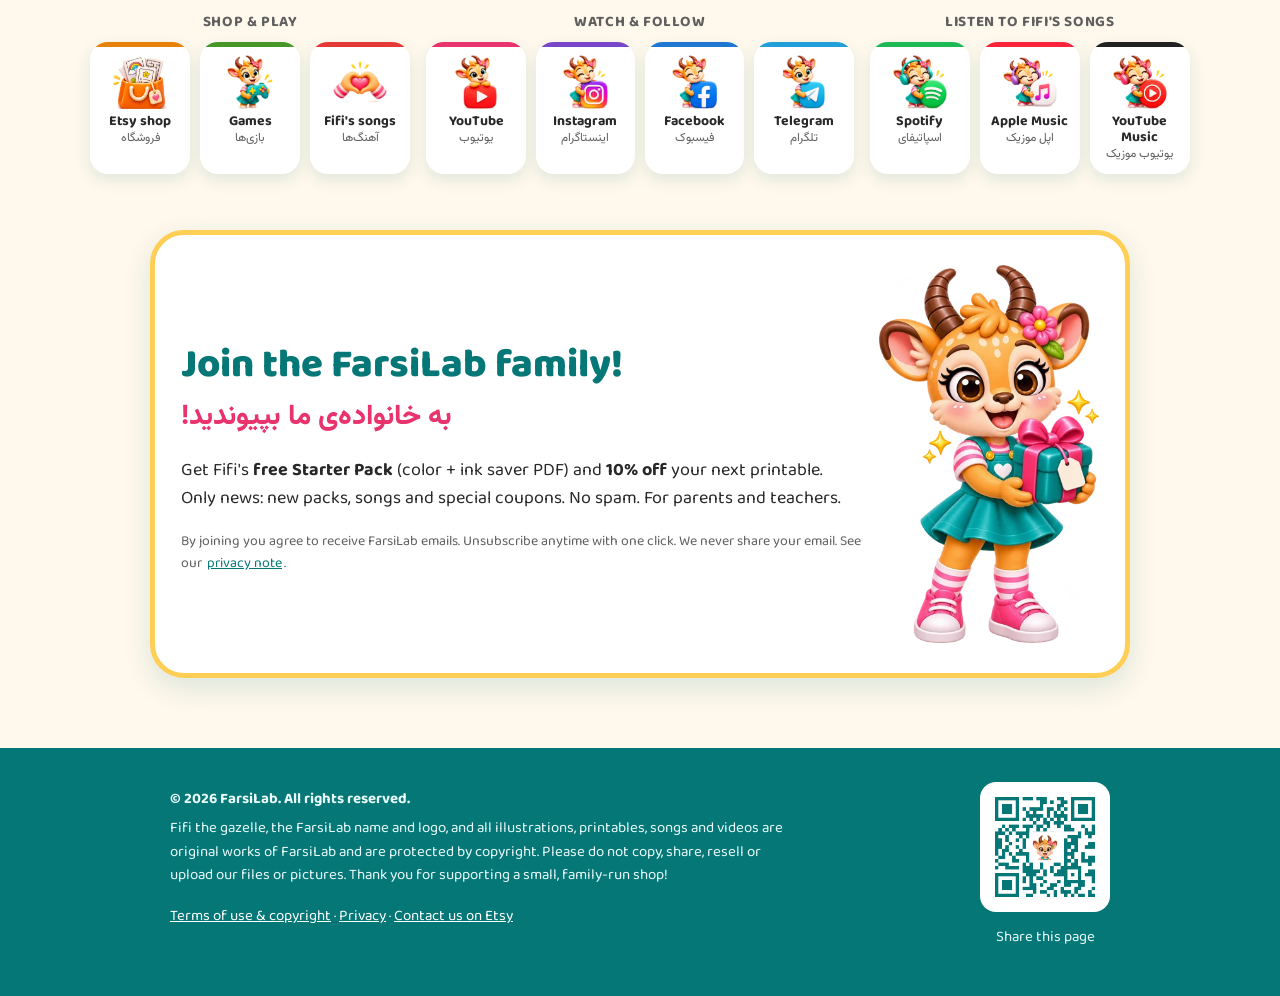
==== commit 1e7e9522: "Home v3: compact phone hero, all 5 products in one desktop row, grouped link tiles - Phone hero: log" ====
--- a/pack.html
+++ b/pack.html
@@ -12,7 +12,7 @@
 <link rel="preconnect" href="https://fonts.googleapis.com">
 <link rel="preconnect" href="https://fonts.gstatic.com" crossorigin>
 <link href="https://fonts.googleapis.com/css2?family=Baloo+2:wght@500;600;700;800&family=Vazirmatn:wght@500;700;900&display=swap" rel="stylesheet">
-<link rel="stylesheet" href="styles.css?v=20261122b">
+<link rel="stylesheet" href="styles.css?v=20261122c">
 </head>
 <body>
 <div class="wrap">
--- a/styles.css
+++ b/styles.css
@@ -146,87 +146,122 @@
   .formkit-form[data-uid="0d43b7cd46"] .formkit-column { padding: 16px 10px !important; }
 }
 
-/* ===== Home v2 (Nov 22, 2026): shop first, tiles, Fifi features ===== */
-.hero2 { display: grid; grid-template-columns: 1.3fr 1fr; align-items: center; gap: 10px; padding: 26px 0 6px; }
-.hero2 .logo { width: min(260px, 60vw); }
-.hero2 h1 { margin: 4px 0 0; font-size: clamp(32px, 5.4vw, 52px); color: var(--teal); line-height: 1.08; font-weight: 800; }
-.hero2 h1 .fa { display: block; font-size: .72em; color: var(--pink); font-weight: 900; margin-top: 6px; }
-.hero2 .lead { color: var(--gray); font-size: 19px; margin: 10px 0 0; }
-.hero-fifi { text-align: center; }
-.hero-fifi .fifi-hero { width: min(260px, 60vw); }
-.hero-fifi .bubble { margin-top: 2px; }
-.cta-row { display: flex; gap: 12px; flex-wrap: wrap; margin-top: 16px; }
-.cta { text-decoration: none; color: #fff; font-weight: 800; font-size: 19px; padding: 12px 24px; border-radius: 999px; box-shadow: var(--shadow); transition: transform .15s; }
-.cta:hover { transform: translateY(-3px); }
-.cta-shop { background: var(--orange); } .cta-free { background: var(--teal); }
-#shop { margin-top: 30px; }
-.sub-h { color: var(--gray); margin: 0; }
-.prods { display: grid; grid-template-columns: repeat(3, 1fr); gap: 18px; margin-top: 20px; }
-.prod { background: #fff; border-radius: var(--radius); overflow: hidden; box-shadow: var(--shadow); text-decoration: none; color: var(--ink); display: flex; flex-direction: column; transition: transform .15s; }
-.prod:hover { transform: translateY(-4px) rotate(-.4deg); }
-.prod img { width: 100%; aspect-ratio: 1; object-fit: cover; display: block; }
-.prod div { padding: 12px 16px 16px; display: flex; flex-direction: column; flex: 1; }
-.prod b { color: var(--teal); font-size: 19px; line-height: 1.25; }
-.prod .fa { color: var(--pink); font-weight: 700; font-size: 16px; text-align: left; }
-.prod .d { color: var(--gray); font-size: 15px; font-weight: 600; }
-.buyrow { display: flex; align-items: center; justify-content: space-between; margin-top: auto; padding-top: 10px; }
-.price { font-weight: 800; color: var(--ink); font-size: 20px; }
-.prod em { font-style: normal; font-weight: 800; font-size: 15px; color: #fff; background: var(--orange); border-radius: 999px; padding: 6px 14px; }
-.soon-h { text-align: center; color: var(--gray); font-size: 24px; margin: 34px 0 0; }
+/* ===== Home v3 (Nov 22, 2026): compact hero, shop first, grouped link tiles ===== */
+.wrap.wide { max-width: 1140px; }
+.hero3 { display: grid; grid-template-columns: 1.4fr 1fr; align-items: center; gap: 24px; padding: 22px 0 0; }
+.hero3 .logo { width: 190px; height: auto; display: block; margin: 0 0 -8px -10px; }
+.hero3 h1 { margin: 0; font-size: clamp(30px, 5vw, 54px); color: var(--teal); line-height: 1.08; font-weight: 800; }
+.hero3 h1 .fa { display: block; font-size: .7em; color: var(--pink); font-weight: 900; margin-top: 8px; line-height: 1.5; }
+.hero3 .lead { color: var(--gray); font-size: 19px; margin: 8px 0 0; max-width: 560px; }
+.cta-row { display: flex; gap: 12px; flex-wrap: wrap; margin-top: 18px; }
+.cta { display: inline-flex; align-items: center; justify-content: center; gap: 8px; min-height: 52px; text-decoration: none; color: #fff; font-weight: 800; font-size: 19px; padding: 10px 26px; border-radius: 999px; box-shadow: var(--shadow); transition: transform .15s, box-shadow .15s; }
+.cta:hover { transform: translateY(-3px); box-shadow: 0 14px 30px rgba(0,0,0,.16); }
+.cta:focus-visible, .prod:focus-visible, .tile:focus-visible { outline: 4px solid var(--sun); outline-offset: 3px; }
+.cta-shop { background: #D42A60; } .cta-free { background: var(--teal); }
+.trust { list-style: none; display: flex; flex-wrap: wrap; gap: 4px 18px; padding: 0; margin: 14px 0 0; color: var(--teal-d); font-weight: 700; font-size: 16px; }
+.trust li::before { content: "✓"; color: var(--pink); font-weight: 900; margin-right: 6px; }
+.hero-fifi { text-align: center; position: relative; }
+.hero-fifi .fifi-hero { width: min(300px, 100%); height: auto; }
+.hero-fifi .bubble { position: relative; display: inline-block; margin: 0 0 14px; border-width: 3px; font-size: 17px; padding: 6px 16px; }
+.hero-fifi .bubble::after { content: ""; position: absolute; left: 50%; bottom: -13px; width: 18px; height: 18px; background: #fff; border-right: 3px solid var(--teal); border-bottom: 3px solid var(--teal); transform: translateX(-50%) rotate(45deg); }
+.hero-fifi .bubble .fa { display: block; margin: 0; }
+
+#shop { margin-top: 26px; scroll-margin-top: 12px; }
+.sub-h { color: var(--gray); margin: 0; font-size: 17px; }
+.prods { display: grid; grid-template-columns: repeat(5, 1fr); gap: 16px; margin-top: 20px; }
+.prod { background: #fff; border-radius: 22px; overflow: hidden; box-shadow: var(--shadow); text-decoration: none; color: var(--ink); display: flex; flex-direction: column; transition: transform .15s, box-shadow .15s; border: 2px solid transparent; }
+.prod:hover { transform: translateY(-4px); box-shadow: 0 16px 34px rgba(4,119,118,.22); border-color: #f6c7d6; }
+.prod img { width: 100%; height: auto; aspect-ratio: 1; object-fit: cover; display: block; background: #fdf3e3; }
+.prod div { padding: 10px 14px 14px; display: flex; flex-direction: column; flex: 1; }
+.prod b { color: var(--teal); font-size: 17px; line-height: 1.25; }
+.prod .fa { color: var(--pink); font-weight: 700; font-size: 15px; text-align: left; margin-top: 2px; }
+.prod .d { color: var(--gray); font-size: 14px; font-weight: 600; line-height: 1.35; margin-top: 2px; }
+.buyrow { display: flex; flex-direction: column; align-items: stretch; gap: 8px; margin-top: auto; padding-top: 10px; }
+.price { font-weight: 800; color: var(--ink); font-size: 20px; line-height: 1; }
+.prod em { font-style: normal; font-weight: 800; font-size: 15px; color: #fff; background: #D42A60; border-radius: 999px; min-height: 44px; display: flex; align-items: center; justify-content: center; padding: 0 12px; }
+.prod:hover em { background: #B91F50; }
+
+.soon-h { text-align: center; color: var(--gray); font-size: 22px; margin: 32px 0 0; }
 .soon-h .fa { margin-left: 8px; color: var(--pink); }
-.soons { display: grid; grid-template-columns: repeat(3, 1fr); gap: 14px; margin-top: 14px; }
-.soonc { background: #fff; border: 3px dashed #d6d2c8; border-radius: 22px; display: flex; align-items: center; gap: 12px; padding: 10px; }
-.soonc img { width: 84px; height: 84px; object-fit: cover; border-radius: 14px; filter: saturate(.6); opacity: .85; }
+.soons { display: grid; grid-template-columns: repeat(3, 1fr); gap: 14px; margin-top: 12px; max-width: 900px; margin-left: auto; margin-right: auto; }
+.soonc { background: rgba(255,255,255,.6); border: 2px dashed #d6d2c8; border-radius: 20px; display: flex; align-items: center; gap: 12px; padding: 10px; }
+.soonc img { width: 76px; height: 76px; object-fit: cover; border-radius: 12px; filter: saturate(.55); opacity: .85; flex: none; }
 .soonc b { display: block; color: var(--gray); font-size: 16px; line-height: 1.2; }
-.soonc .fa { display: block; text-align: left; color: #9a8f86; font-size: 14px; }
-.soonc .tag { display: inline-block; margin-top: 4px; font-size: 13px; font-weight: 800; color: var(--teal); background: #e6f4f3; border-radius: 999px; padding: 1px 10px; }
-.feat2 { display: grid; grid-template-columns: repeat(4, 1fr); gap: 12px; text-align: center; margin: 44px 0; }
-.feat2 div { padding: 4px; }
-.feat2 img { height: 96px; width: auto; display: block; margin: 0 auto 4px; }
-.feat2 b { display: block; color: var(--teal); font-size: 18px; }
-.feat2 span { color: var(--gray); font-size: 15px; font-weight: 600; line-height: 1.3; display: block; }
-.tiles { display: grid; grid-template-columns: repeat(5, 1fr); gap: 12px; margin-top: 18px; }
-.tile { background: var(--c); color: #fff; text-decoration: none; border-radius: 22px; padding: 10px 8px 12px; text-align: center; box-shadow: var(--shadow); transition: transform .15s; display: flex; flex-direction: column; align-items: center; }
-.tile:hover { transform: translateY(-3px) scale(1.02); }
-.tile img { height: 70px; width: auto; background: rgba(255,255,255,.92); border-radius: 18px; padding: 4px 6px; }
-.tile b { font-size: 16px; margin-top: 6px; line-height: 1.2; }
-.tile .fa { font-size: 13px; opacity: .95; }
-#news { margin-top: 44px; }
-@media (max-width: 820px) {
-  .prods { grid-template-columns: repeat(2, 1fr); gap: 12px; }
-  .soons { grid-template-columns: 1fr; }
-  .tiles { grid-template-columns: repeat(3, 1fr); }
+.soonc .fa { display: block; text-align: left; color: #8a7f76; font-size: 14px; }
+.soonc .tag { display: inline-block; margin-top: 4px; font-size: 12px; font-weight: 800; letter-spacing: .03em; text-transform: uppercase; color: #9a5a00; }
+
+.feat2 { display: grid; grid-template-columns: repeat(4, 1fr); gap: 14px; margin: 46px 0; background: #fff; border-radius: 28px; padding: 18px 16px; box-shadow: var(--shadow); }
+.feat2 div { display: flex; align-items: center; gap: 10px; }
+.feat2 img { height: 72px; width: 72px; object-fit: contain; flex: none; }
+.feat2 p { margin: 0; }
+.feat2 b { display: block; color: var(--teal); font-size: 17px; line-height: 1.2; }
+.feat2 span { color: var(--gray); font-size: 14px; font-weight: 600; line-height: 1.3; display: block; }
+
+.groups { display: grid; grid-template-columns: 3fr 4fr 3fr; gap: 16px; margin-top: 18px; }
+.group h3 { margin: 0 0 8px; font-size: 15px; letter-spacing: .04em; text-transform: uppercase; color: var(--gray); text-align: center; }
+.tiles { display: grid; gap: 10px; }
+.tiles.n3 { grid-template-columns: repeat(3, 1fr); } .tiles.n4 { grid-template-columns: repeat(4, 1fr); }
+.tile { background: #fff; color: var(--ink); text-decoration: none; border-radius: 18px; position: relative; overflow: hidden; padding: 13px 4px 10px; min-height: 44px; text-align: center; box-shadow: 0 6px 16px rgba(4,119,118,.12); transition: transform .15s; display: flex; flex-direction: column; align-items: center; justify-content: flex-start; }
+.tile::before { content: ""; position: absolute; left: 0; right: 0; top: 0; height: 5px; background: var(--c); }
+.tile:hover { transform: translateY(-3px); }
+.tile img { height: 54px; width: 54px; object-fit: contain; }
+@media (min-width: 1001px) { .tile { min-height: 132px; } }
+.tile b { font-size: 14px; margin-top: 4px; line-height: 1.15; }
+.tile .fa { font-size: 12px; color: var(--gray); line-height: 1.5; }
+
+#news { margin-top: 46px; }
+.signup { grid-template-columns: 1fr 220px; max-width: 980px; margin: 0 auto; }
+.signup img { width: 220px; height: auto; }
+
+@media (max-width: 1000px) {
+  .prods { grid-template-columns: repeat(3, 1fr); }
+  .groups { grid-template-columns: 1fr; max-width: 560px; margin-left: auto; margin-right: auto; }
   .feat2 { grid-template-columns: repeat(2, 1fr); }
 }
-@media (max-width: 560px) {
-  .hero2 { grid-template-columns: 1fr; text-align: center; padding-top: 12px; }
-  .hero-fifi { order: -1; } .hero-fifi .fifi-hero { width: 150px; }
-  .hero2 .logo { width: 180px; }
-  .hero2 h1 { font-size: 30px; }
-  .hero2 .lead { font-size: 16px; }
-  .cta-row { justify-content: center; }
-  .cta { font-size: 17px; padding: 10px 18px; }
-  .prod b { font-size: 16px; } .prod div { padding: 10px 12px 12px; }
-  .prod .d { font-size: 13px; } .price { font-size: 17px; } .prod em { font-size: 13px; padding: 5px 10px; }
-  .tiles { gap: 9px; } .tile img { height: 56px; } .tile b { font-size: 14px; }
-  .feat2 img { height: 76px; }
-}
-.prods { display: flex; flex-wrap: wrap; justify-content: center; }
-.prods .prod { width: calc((100% - 36px) / 3); }
-@media (max-width: 820px) { .prods .prod { width: calc((100% - 12px) / 2); } }
-@media (max-width: 820px) { .tiles { grid-template-columns: repeat(5, 1fr); } }
-@media (max-width: 560px) {
+@media (max-width: 640px) {
+  .wrap.wide { padding: 0 14px; }
+  .hero3 { grid-template-columns: 1fr 112px; gap: 0 8px; padding-top: 8px; }
+  .hero3 .hero-text { display: contents; }
+  .hero3 .logo { grid-column: 1 / -1; width: 108px; margin: 0 auto -6px; }
+  .hero3 h1 { grid-column: 1; grid-row: 2; font-size: 28px; }
+  .hero3 h1 .fa { font-size: 19px; margin-top: 4px; white-space: nowrap; }
+  .hero-fifi { grid-column: 2; grid-row: 2; }
   .hero-fifi .bubble { display: none; }
-  .hero-fifi .fifi-hero { width: 110px; }
-  .hero2 { gap: 0; }
-  .buyrow { flex-direction: column; align-items: stretch; gap: 6px; }
-  .prod em { text-align: center; }
-  .tiles { grid-template-columns: repeat(2, 1fr); }
-  .tile { flex-direction: row; text-align: left; gap: 10px; padding: 8px 10px; border-radius: 18px; }
-  .tile img { height: 46px; border-radius: 12px; padding: 2px 4px; }
-  .tile b { margin-top: 0; font-size: 15px; display: block; }
-  .tile .fa { display: block; text-align: left; }
-  .tile span.t { display: flex; flex-direction: column; }
-}
-.tile span.t { display: flex; flex-direction: column; align-items: center; }
-@media (max-width: 560px) { .tile span.t { align-items: flex-start; } }
+  .hero-fifi .fifi-hero { width: 112px; }
+  .hero3 .lead, .cta-row, .trust { grid-column: 1 / -1; }
+  .hero3 .lead { font-size: 16px; margin-top: 6px; line-height: 1.45; }
+  .cta-row { flex-wrap: nowrap; gap: 8px; margin-top: 12px; }
+  .cta { flex: 1 1 0; font-size: 16px; padding: 8px 10px; min-height: 50px; white-space: nowrap; }
+  .trust { justify-content: center; font-size: 14px; gap: 2px 12px; margin-top: 10px; }
+  #shop { margin-top: 22px; }
+  h2 { font-size: 27px; }
+  .sub-h { display: none; }
+  .prods { grid-template-columns: repeat(2, 1fr); gap: 12px; margin-top: 14px; }
+  .prod { border-radius: 18px; }
+  .prod div { padding: 8px 10px 10px; }
+  .prod b { font-size: 15px; } .prod .fa { font-size: 14px; } .prod .d { font-size: 13px; }
+  .price { font-size: 18px; } .prod em { font-size: 14px; }
+  .prod:last-child:nth-child(odd) { grid-column: 1 / -1; flex-direction: row; }
+  .prod:last-child:nth-child(odd) img { width: calc(50% - 6px); flex: none; }
+  .soons { grid-template-columns: repeat(3, 1fr); gap: 8px; }
+  .soonc { flex-direction: column; align-items: stretch; text-align: center; gap: 6px; padding: 6px 6px 8px; border-radius: 16px; }
+  .soonc img { width: 100%; height: auto; aspect-ratio: 640 / 592; }
+  .soonc b { font-size: 13px; } .soonc .fa { text-align: center; font-size: 12px; } .soonc .tag { font-size: 10px; }
+  .feat2 { grid-template-columns: 1fr 1fr; gap: 12px 8px; padding: 14px 10px; margin: 34px 0; border-radius: 22px; }
+  .feat2 div { gap: 6px; } .feat2 img { width: 48px; height: 48px; }
+  .feat2 b { font-size: 15px; } .feat2 span { font-size: 12.5px; }
+  .tiles { gap: 8px; }
+  .tile { border-radius: 14px; padding: 10px 2px 8px; }
+  .tile img { width: 44px; height: 44px; }
+  .tile b { font-size: 13px; }
+  .tile .fa { font-size: 11px; }
+  .groups { gap: 14px; }
+  .group h3 { font-size: 13px; margin-bottom: 6px; }
+  #news { margin-top: 36px; }
+  .signup { grid-template-columns: 1fr; padding: 22px 14px; text-align: center; }
+  .signup img { order: -1; width: 92px; margin: 0 auto -6px; }
+  .signup h2 { text-align: center; }
+  footer .qr, footer .qr + p { display: none; }
+}
+footer p a { display: inline-block; padding: 12px 0; }
+.signup small a { display: inline-block; padding: 12px 2px; margin: -12px 0; }
